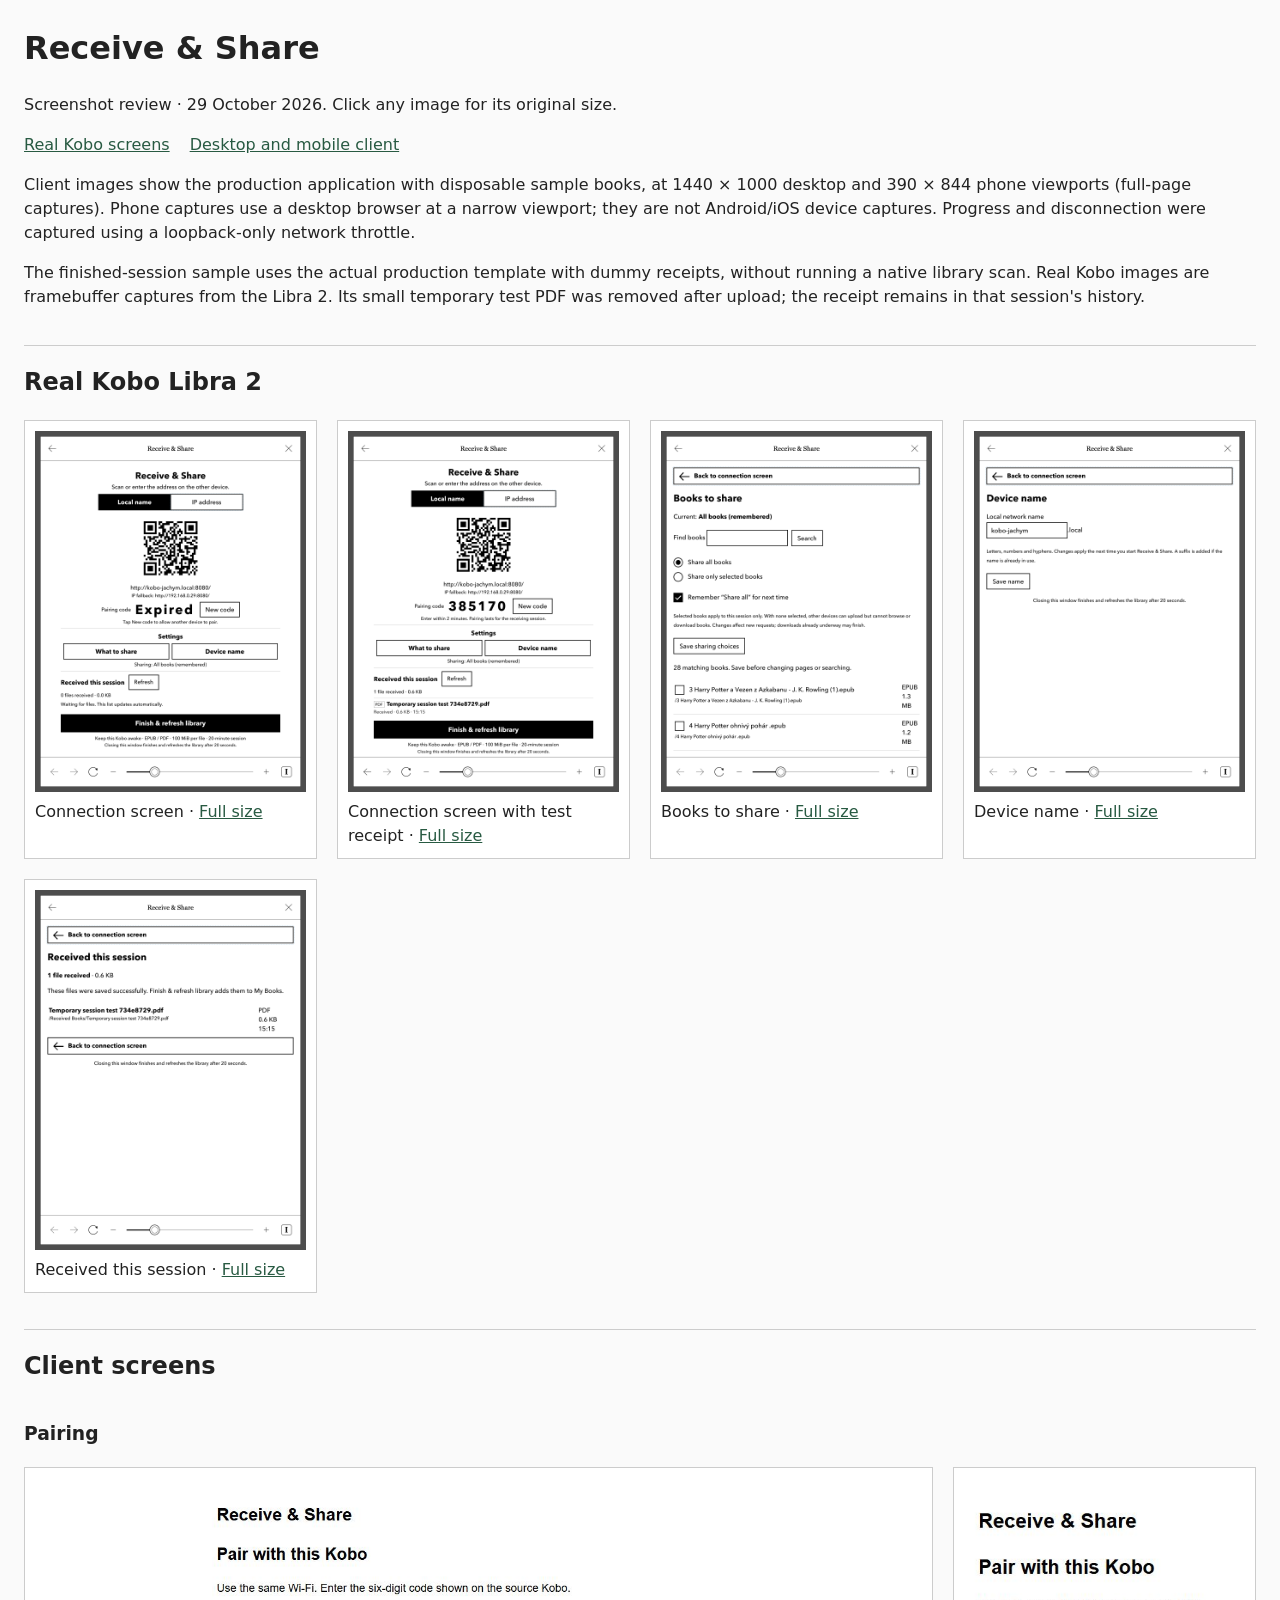
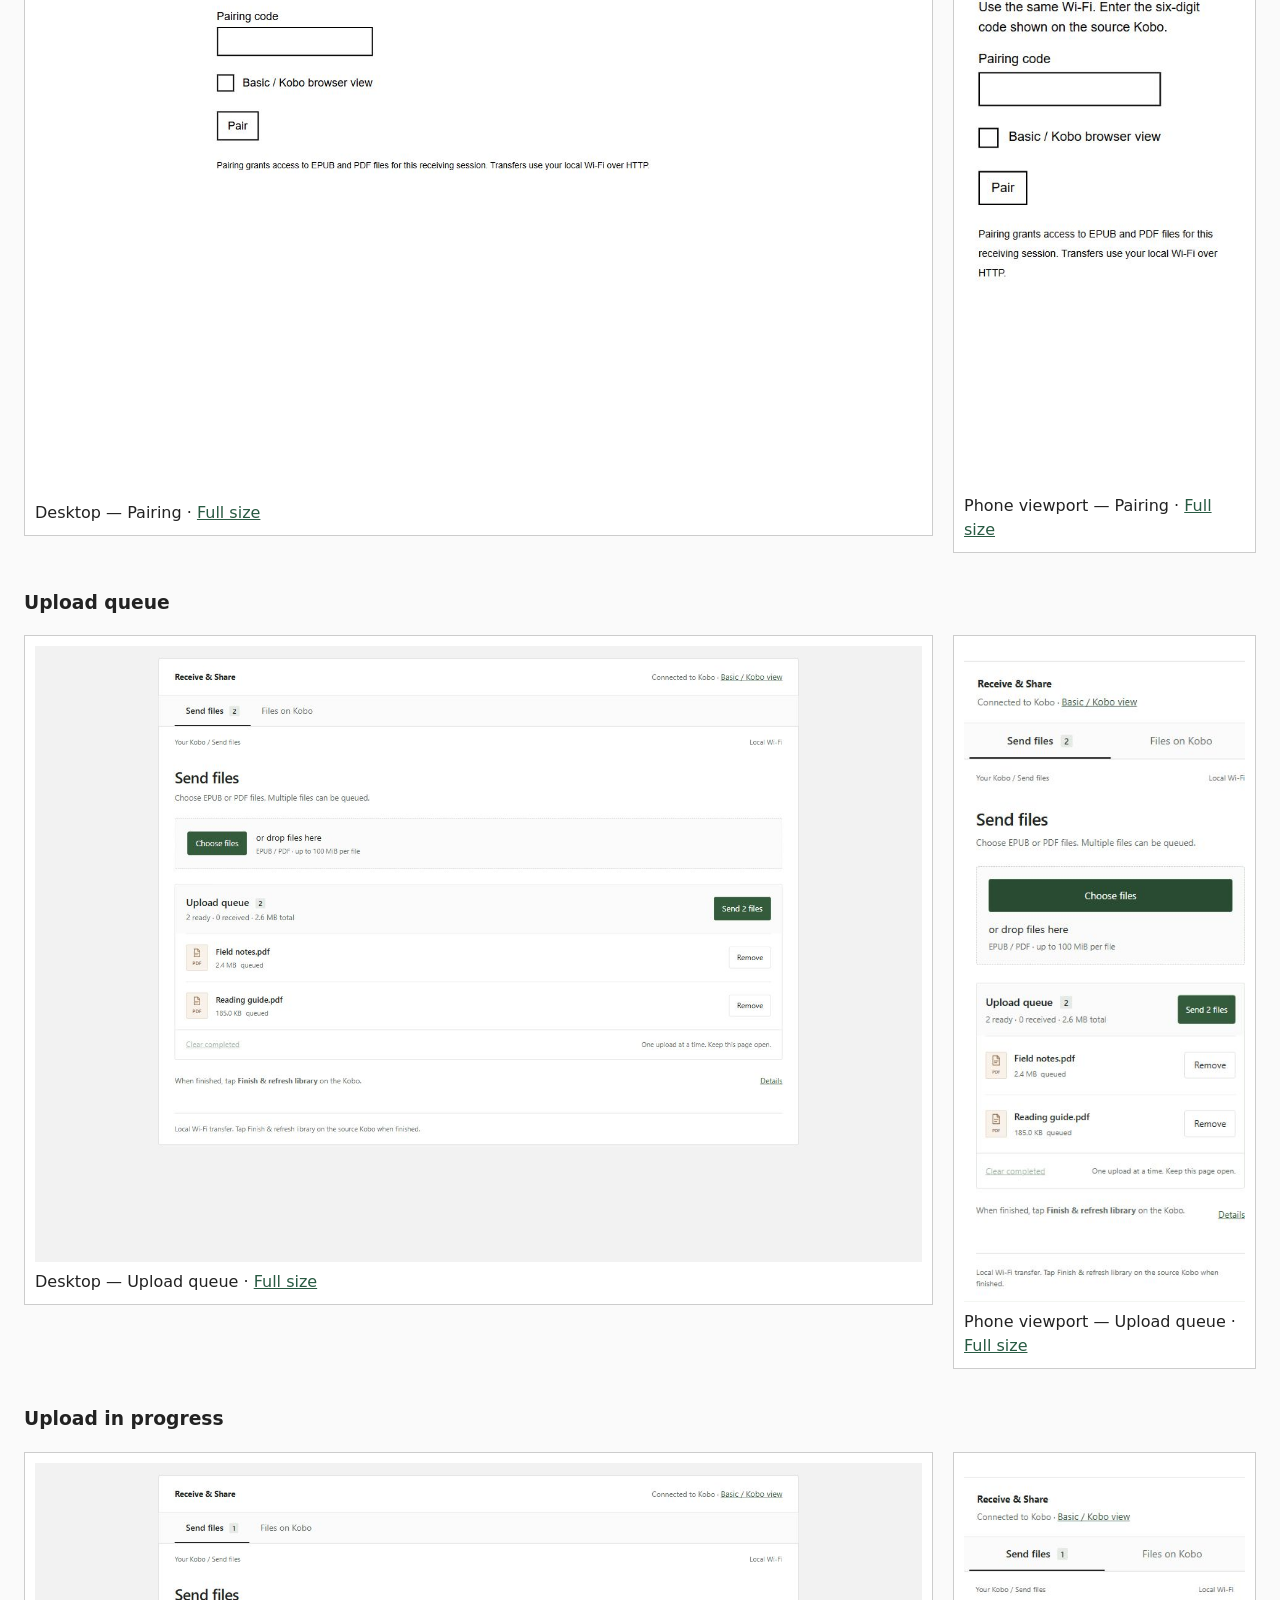
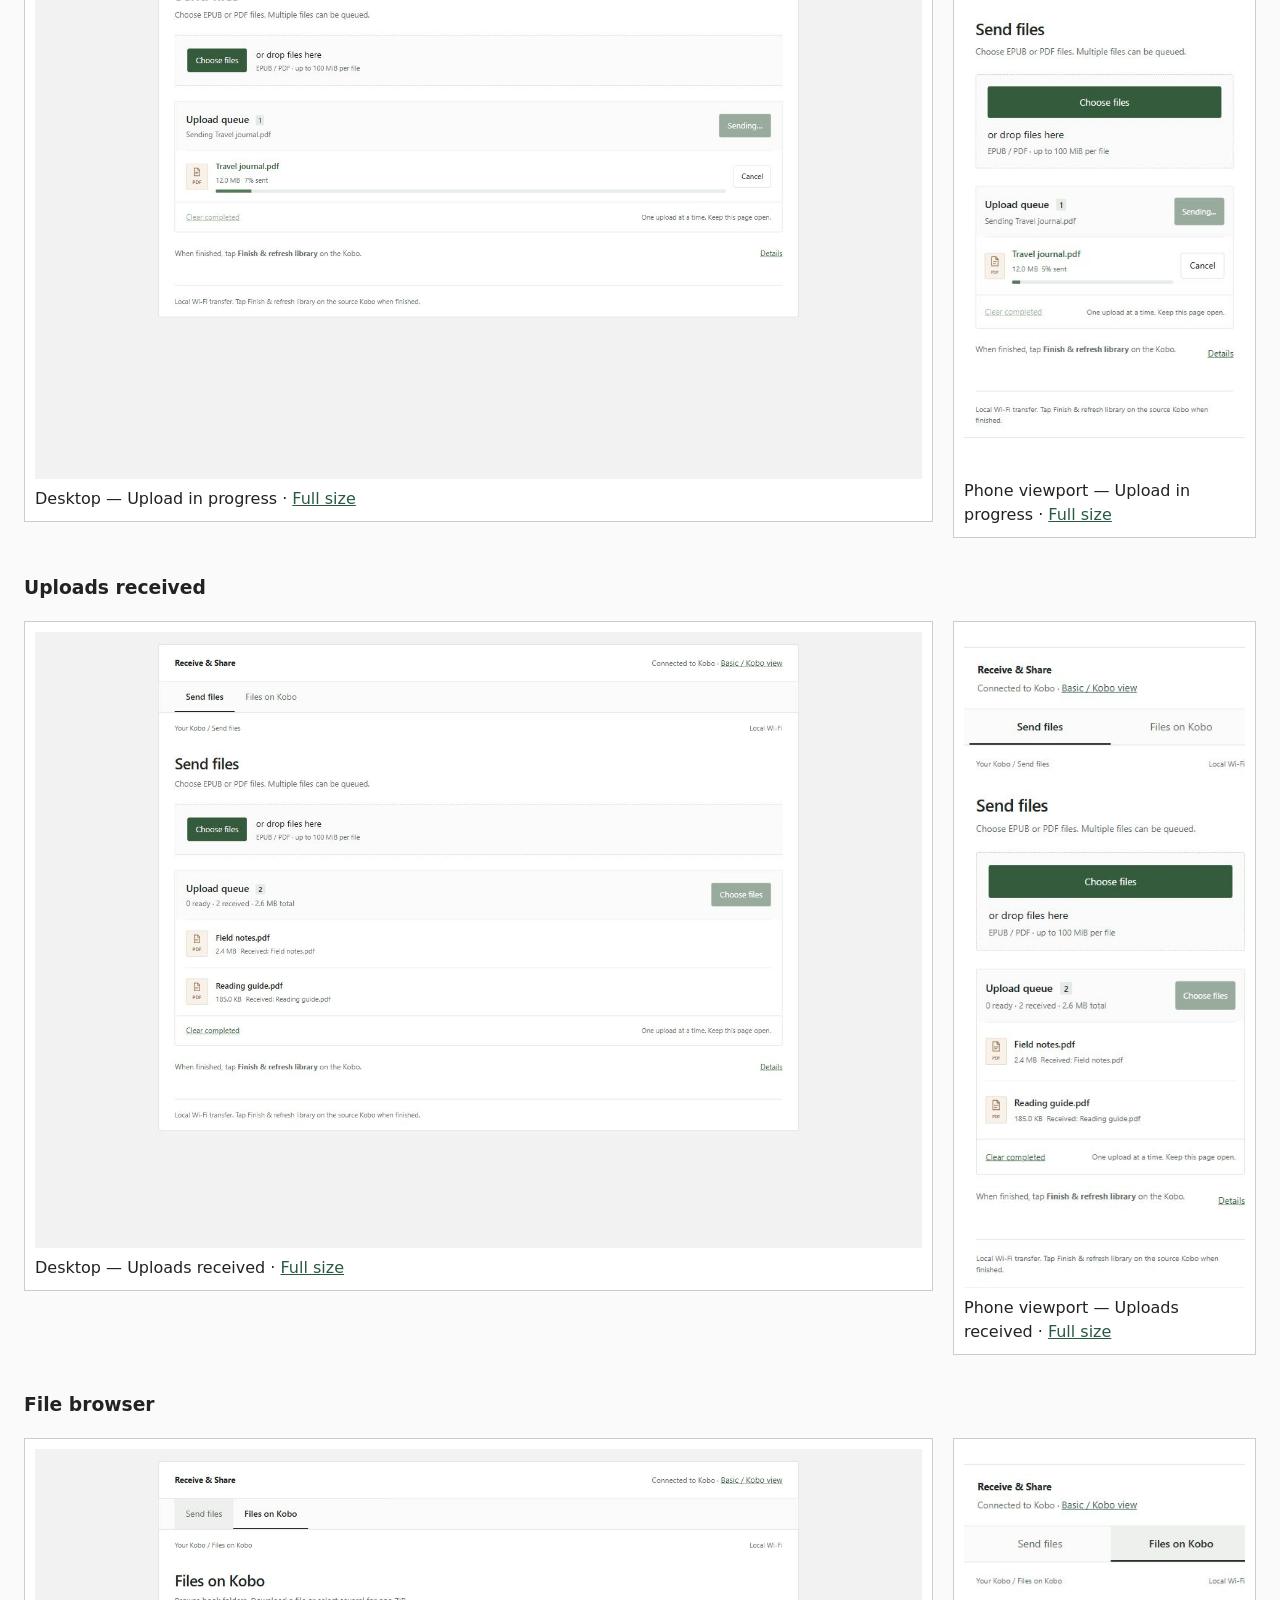
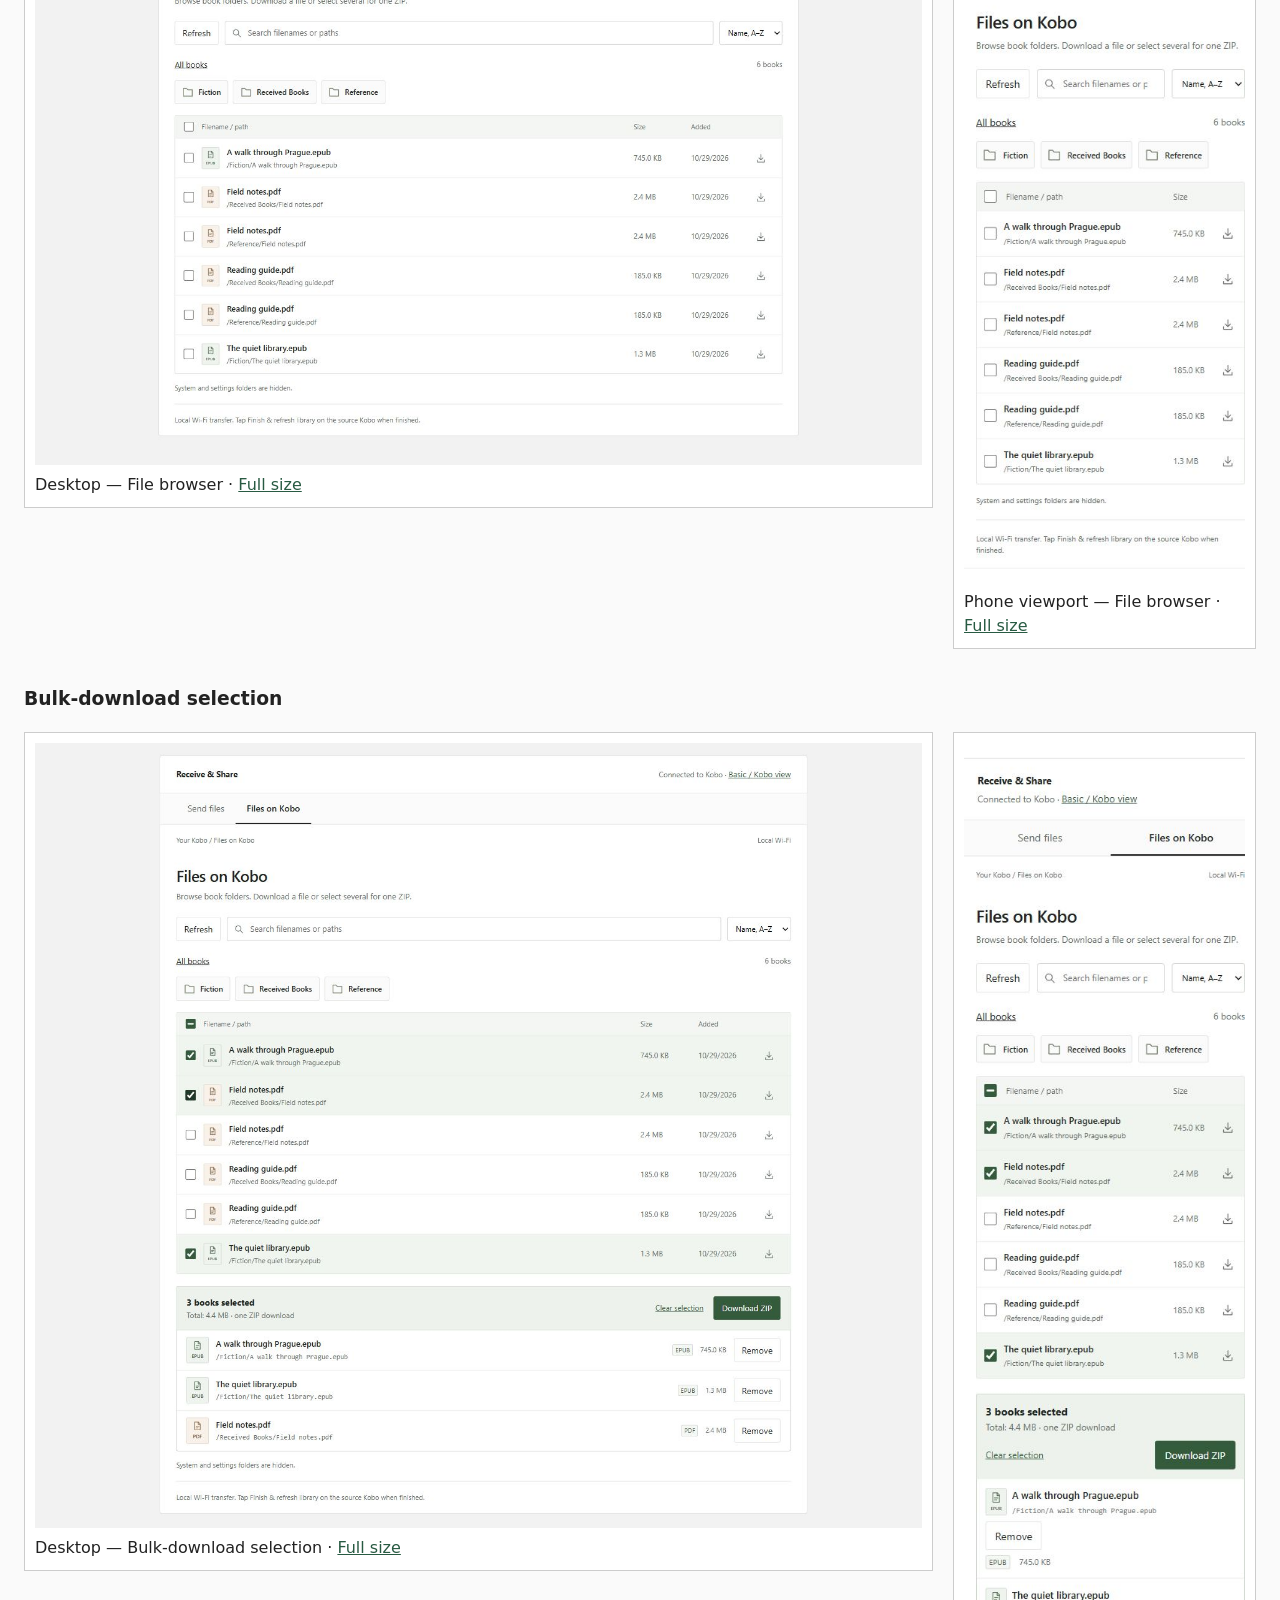
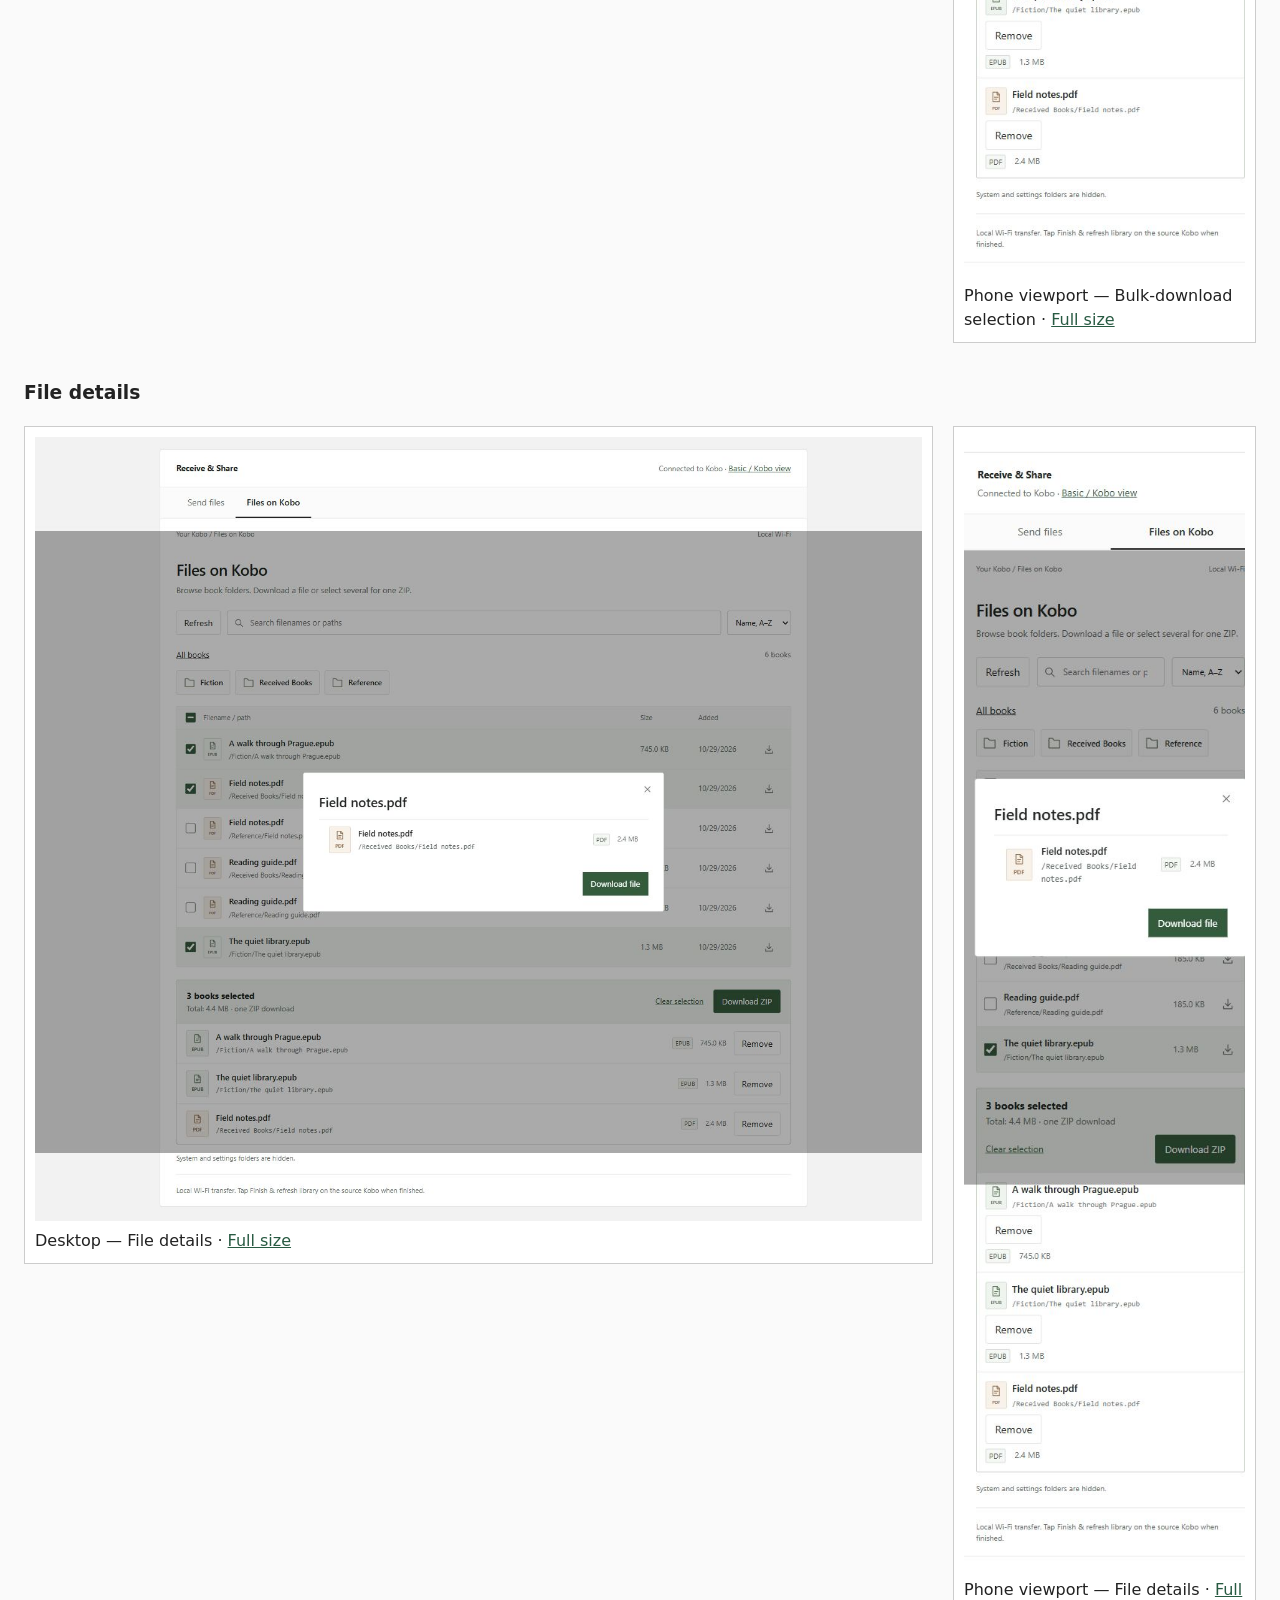
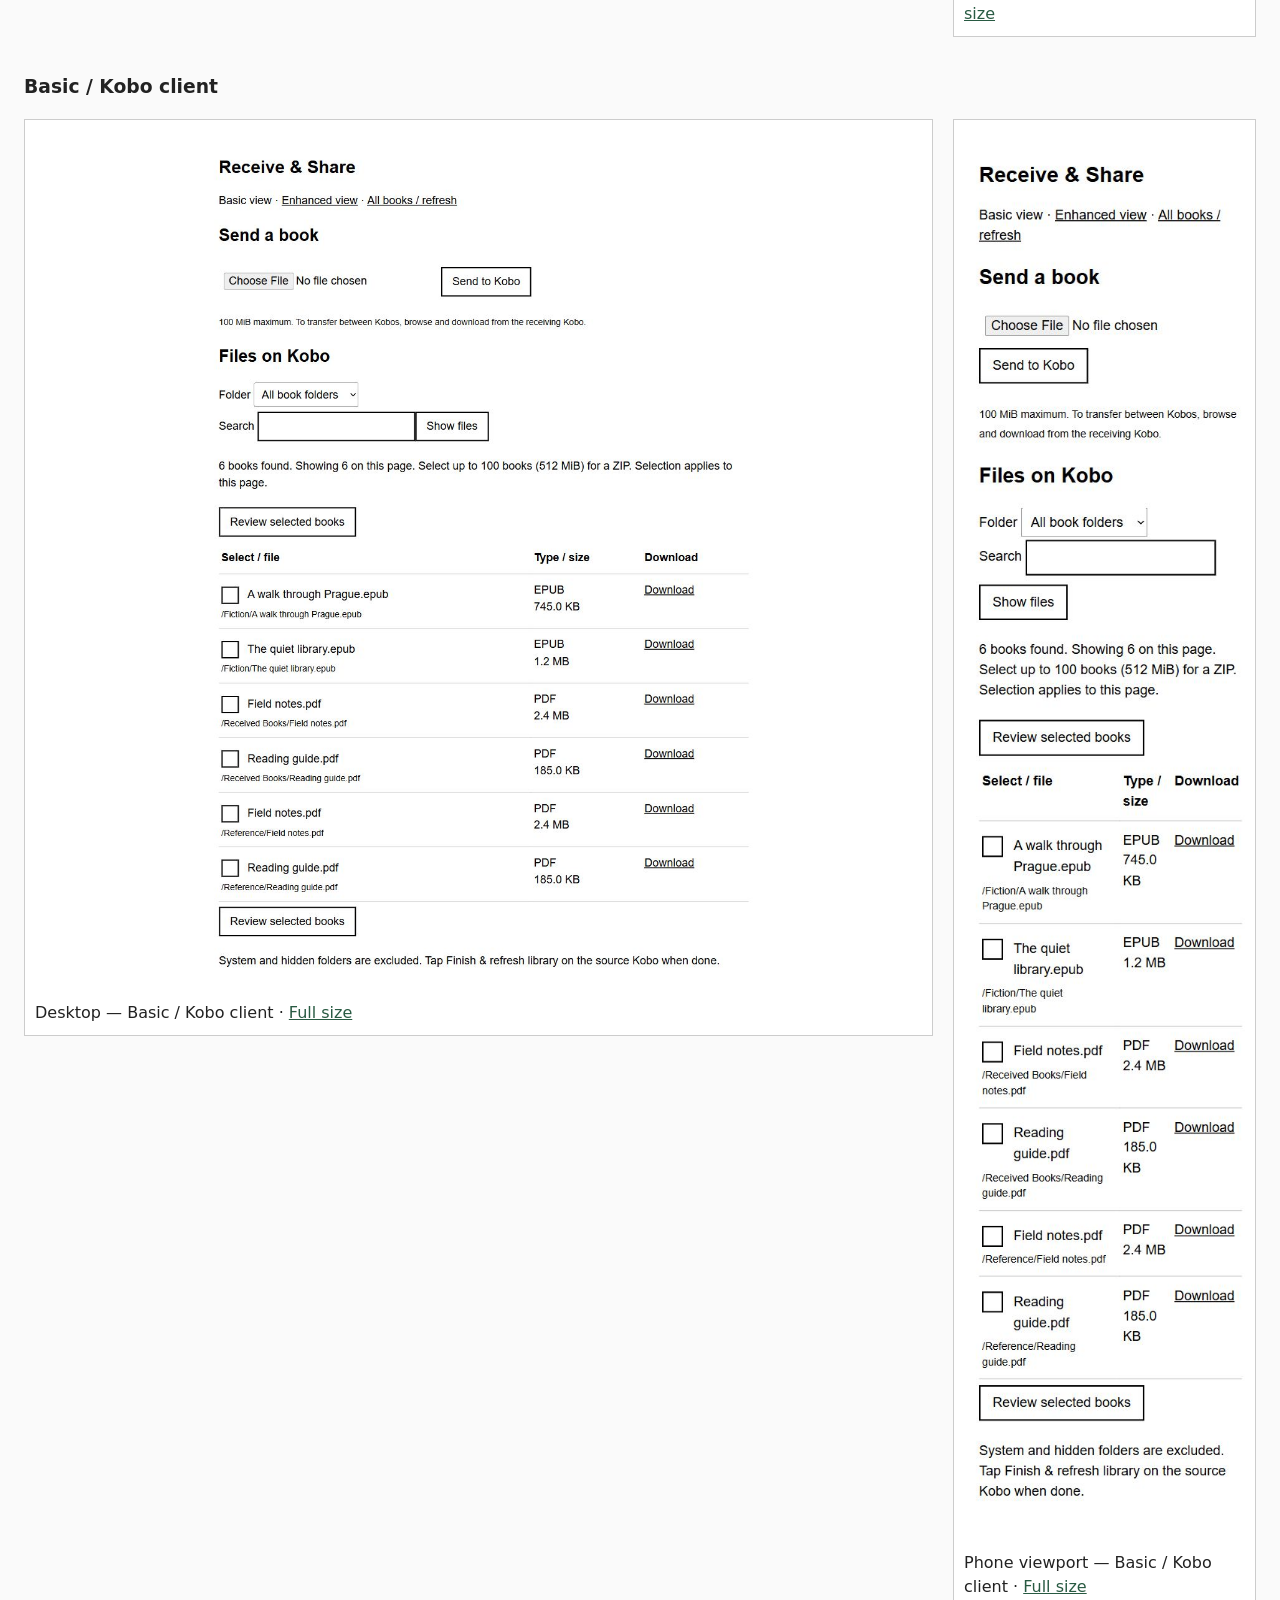
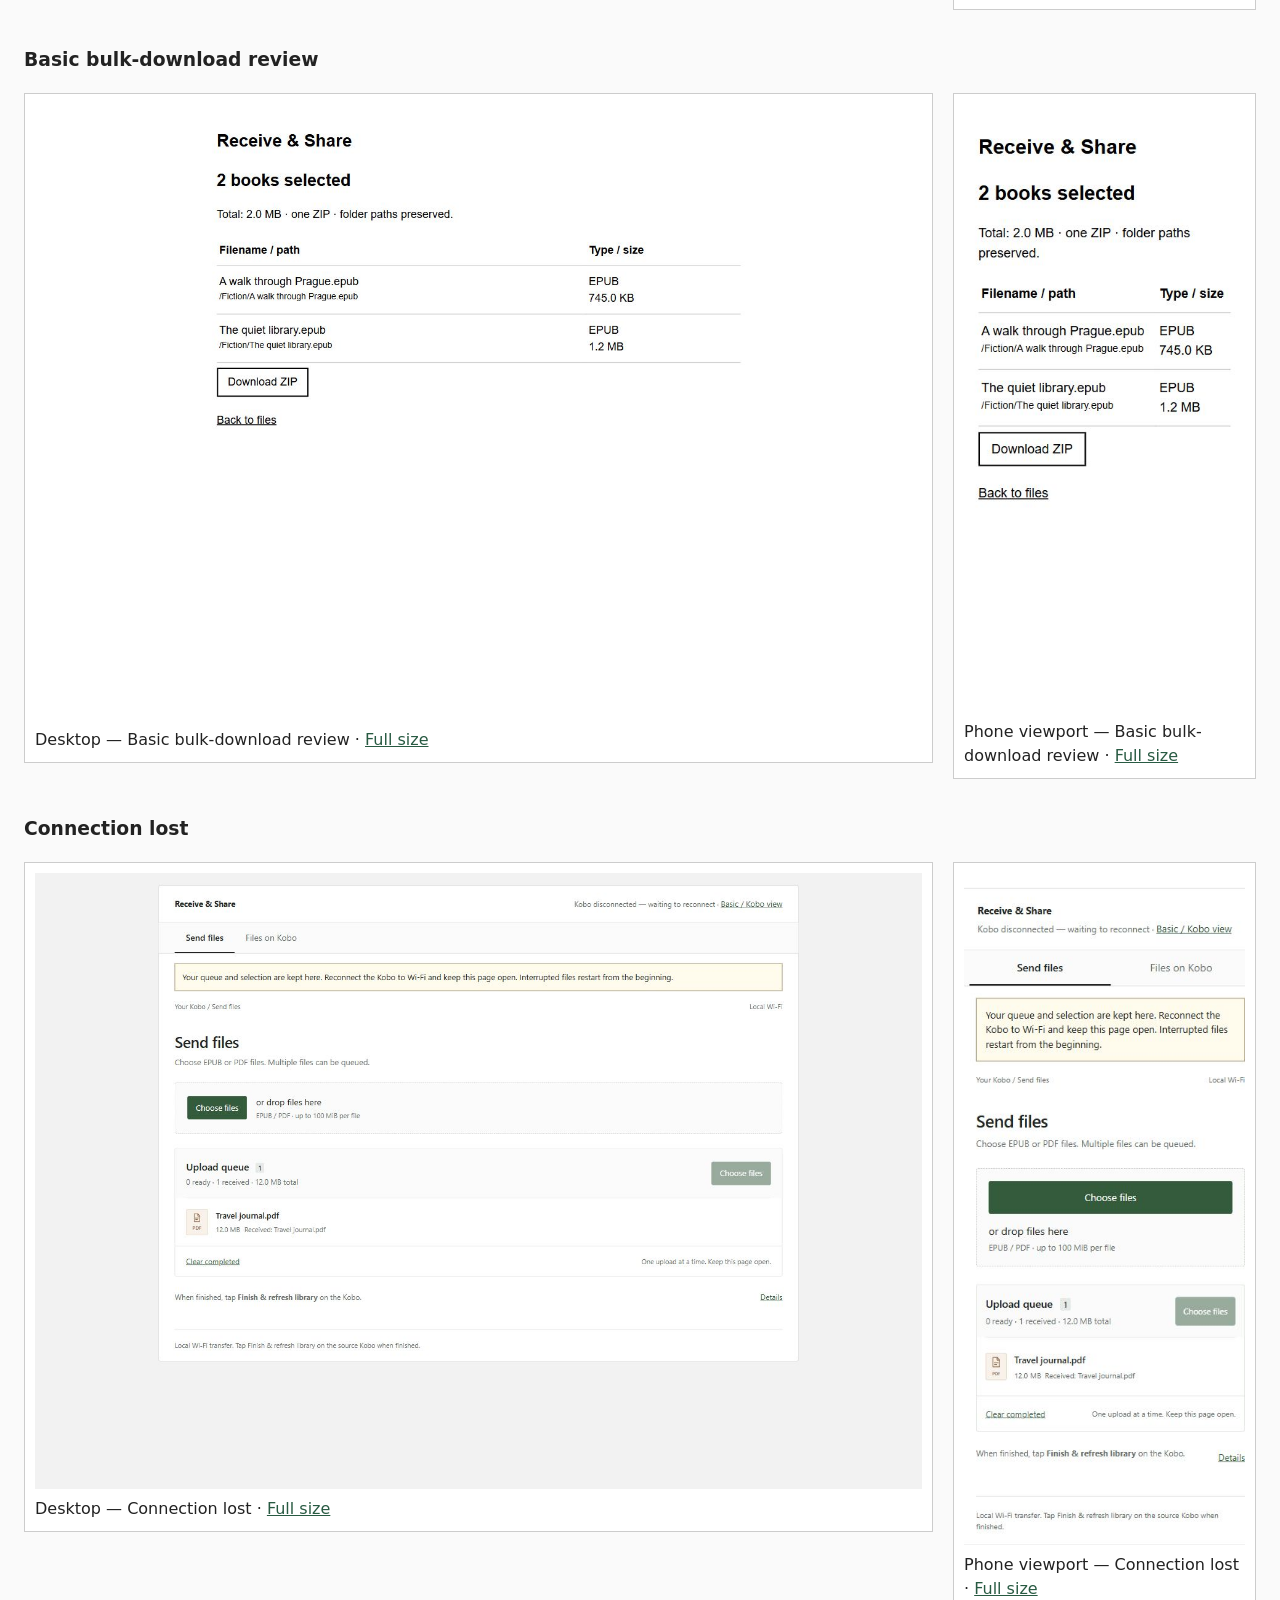
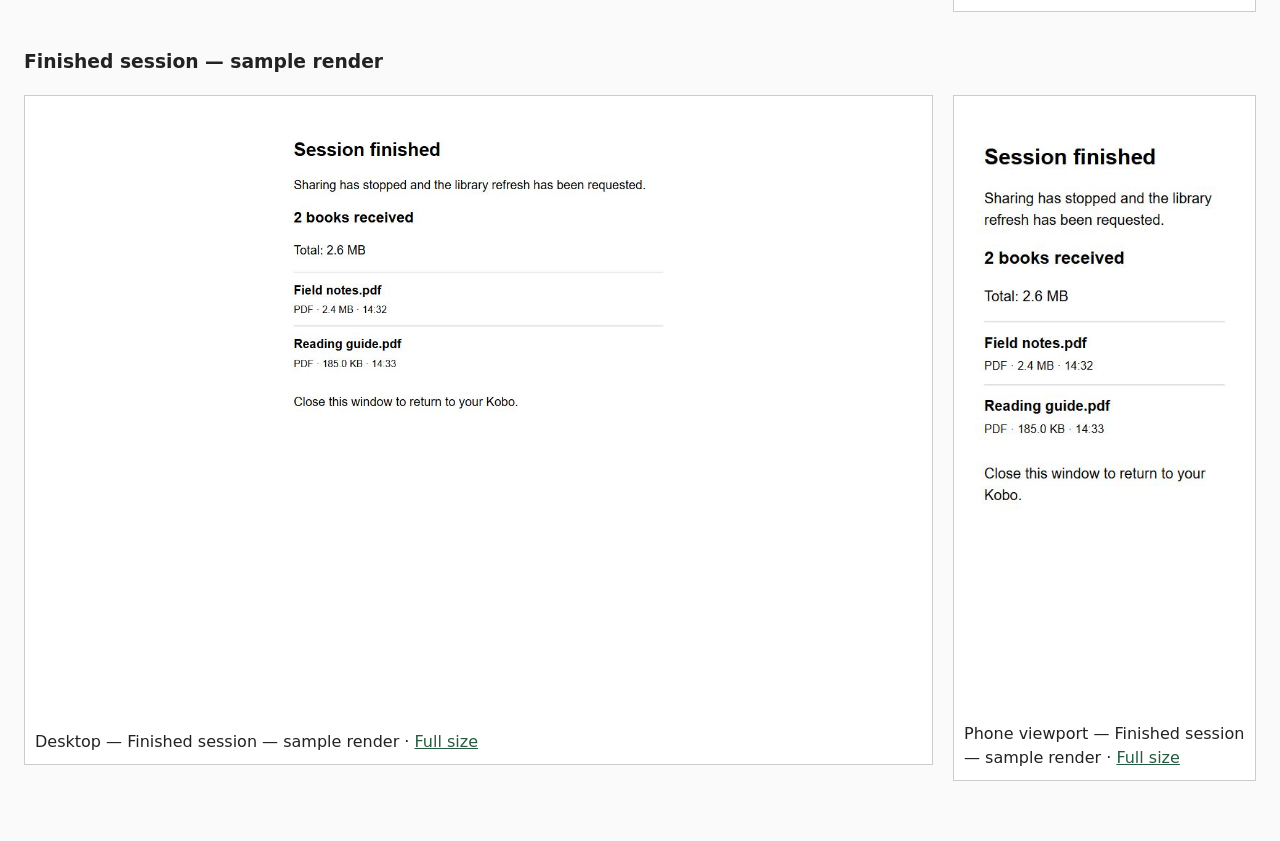
==== docs/screenshots/index.html @ 037daa6f "Initial commit: Receive & Share for Kobo Go receiver, embedded phone web app, NickelMenu package, pr" ====
<!doctype html><html lang="en"><meta charset="utf-8"><meta name="viewport" content="width=device-width,initial-scale=1"><title>Receive &amp; Share — screenshots</title><style>body{font:16px/1.5 system-ui,sans-serif;max-width:1300px;margin:auto;padding:24px;color:#222;background:#fafafa}h1{margin-top:0}nav{display:flex;gap:20px;flex-wrap:wrap}a{color:#285a42}.pair{display:grid;grid-template-columns:minmax(0,3fr) minmax(0,1fr);gap:20px;align-items:start}figure{margin:0;background:white;padding:10px;border:1px solid #ccc}img{display:block;width:100%;height:auto}figcaption{margin-top:8px}section{margin:36px 0}h2{border-top:1px solid #ccc;padding-top:18px}.device{display:grid;grid-template-columns:repeat(auto-fit,minmax(240px,1fr));gap:20px}.device img{max-height:650px;object-fit:contain;object-position:top}small{color:#555}@media(max-width:650px){.pair{grid-template-columns:1fr}.pair figure:nth-child(2){max-width:390px}}</style><h1>Receive &amp; Share</h1><p>Screenshot review · 29 October 2026. Click any image for its original size.</p><nav><a href="#kobo">Real Kobo screens</a><a href="#client">Desktop and mobile client</a></nav><p>Client images show the production application with disposable sample books, at 1440 × 1000 desktop and 390 × 844 phone viewports (full-page captures). Phone captures use a desktop browser at a narrow viewport; they are not Android/iOS device captures. Progress and disconnection were captured using a loopback-only network throttle.</p><p>The finished-session sample uses the actual production template with dummy receipts, without running a native library scan. Real Kobo images are framebuffer captures from the Libra 2. Its small temporary test PDF was removed after upload; the receipt remains in that session's history.</p><section id="kobo"><h2>Real Kobo Libra 2</h2><div class="device"><figure><a href="kobo-connection.png"><img loading="lazy" src="kobo-connection.png" alt="Connection screen"></a><figcaption>Connection screen · <a href="kobo-connection.png">Full size</a></figcaption></figure><figure><a href="kobo-connection-received.png"><img loading="lazy" src="kobo-connection-received.png" alt="Connection screen with test receipt"></a><figcaption>Connection screen with test receipt · <a href="kobo-connection-received.png">Full size</a></figcaption></figure><figure><a href="kobo-sharing.png"><img loading="lazy" src="kobo-sharing.png" alt="Books to share"></a><figcaption>Books to share · <a href="kobo-sharing.png">Full size</a></figcaption></figure><figure><a href="kobo-device-name.png"><img loading="lazy" src="kobo-device-name.png" alt="Device name"></a><figcaption>Device name · <a href="kobo-device-name.png">Full size</a></figcaption></figure><figure><a href="kobo-session-files.png"><img loading="lazy" src="kobo-session-files.png" alt="Received this session"></a><figcaption>Received this session · <a href="kobo-session-files.png">Full size</a></figcaption></figure></div></section><section id="client"><h2>Client screens</h2><section><h3>Pairing</h3><div class="pair"><figure><a href="desktop-pair.jpg"><img loading="lazy" src="desktop-pair.jpg" alt="Desktop — Pairing"></a><figcaption>Desktop — Pairing · <a href="desktop-pair.jpg">Full size</a></figcaption></figure><figure><a href="mobile-pair.jpg"><img loading="lazy" src="mobile-pair.jpg" alt="Phone viewport — Pairing"></a><figcaption>Phone viewport — Pairing · <a href="mobile-pair.jpg">Full size</a></figcaption></figure></div></section><section><h3>Upload queue</h3><div class="pair"><figure><a href="desktop-upload-queue.jpg"><img loading="lazy" src="desktop-upload-queue.jpg" alt="Desktop — Upload queue"></a><figcaption>Desktop — Upload queue · <a href="desktop-upload-queue.jpg">Full size</a></figcaption></figure><figure><a href="mobile-upload-queue.jpg"><img loading="lazy" src="mobile-upload-queue.jpg" alt="Phone viewport — Upload queue"></a><figcaption>Phone viewport — Upload queue · <a href="mobile-upload-queue.jpg">Full size</a></figcaption></figure></div></section><section><h3>Upload in progress</h3><div class="pair"><figure><a href="desktop-upload-progress.jpg"><img loading="lazy" src="desktop-upload-progress.jpg" alt="Desktop — Upload in progress"></a><figcaption>Desktop — Upload in progress · <a href="desktop-upload-progress.jpg">Full size</a></figcaption></figure><figure><a href="mobile-upload-progress.jpg"><img loading="lazy" src="mobile-upload-progress.jpg" alt="Phone viewport — Upload in progress"></a><figcaption>Phone viewport — Upload in progress · <a href="mobile-upload-progress.jpg">Full size</a></figcaption></figure></div></section><section><h3>Uploads received</h3><div class="pair"><figure><a href="desktop-upload-complete.jpg"><img loading="lazy" src="desktop-upload-complete.jpg" alt="Desktop — Uploads received"></a><figcaption>Desktop — Uploads received · <a href="desktop-upload-complete.jpg">Full size</a></figcaption></figure><figure><a href="mobile-upload-complete.jpg"><img loading="lazy" src="mobile-upload-complete.jpg" alt="Phone viewport — Uploads received"></a><figcaption>Phone viewport — Uploads received · <a href="mobile-upload-complete.jpg">Full size</a></figcaption></figure></div></section><section><h3>File browser</h3><div class="pair"><figure><a href="desktop-files.jpg"><img loading="lazy" src="desktop-files.jpg" alt="Desktop — File browser"></a><figcaption>Desktop — File browser · <a href="desktop-files.jpg">Full size</a></figcaption></figure><figure><a href="mobile-files.jpg"><img loading="lazy" src="mobile-files.jpg" alt="Phone viewport — File browser"></a><figcaption>Phone viewport — File browser · <a href="mobile-files.jpg">Full size</a></figcaption></figure></div></section><section><h3>Bulk-download selection</h3><div class="pair"><figure><a href="desktop-selected.jpg"><img loading="lazy" src="desktop-selected.jpg" alt="Desktop — Bulk-download selection"></a><figcaption>Desktop — Bulk-download selection · <a href="desktop-selected.jpg">Full size</a></figcaption></figure><figure><a href="mobile-selected.jpg"><img loading="lazy" src="mobile-selected.jpg" alt="Phone viewport — Bulk-download selection"></a><figcaption>Phone viewport — Bulk-download selection · <a href="mobile-selected.jpg">Full size</a></figcaption></figure></div></section><section><h3>File details</h3><div class="pair"><figure><a href="desktop-file-details.jpg"><img loading="lazy" src="desktop-file-details.jpg" alt="Desktop — File details"></a><figcaption>Desktop — File details · <a href="desktop-file-details.jpg">Full size</a></figcaption></figure><figure><a href="mobile-file-details.jpg"><img loading="lazy" src="mobile-file-details.jpg" alt="Phone viewport — File details"></a><figcaption>Phone viewport — File details · <a href="mobile-file-details.jpg">Full size</a></figcaption></figure></div></section><section><h3>Basic / Kobo client</h3><div class="pair"><figure><a href="desktop-basic.jpg"><img loading="lazy" src="desktop-basic.jpg" alt="Desktop — Basic / Kobo client"></a><figcaption>Desktop — Basic / Kobo client · <a href="desktop-basic.jpg">Full size</a></figcaption></figure><figure><a href="mobile-basic.jpg"><img loading="lazy" src="mobile-basic.jpg" alt="Phone viewport — Basic / Kobo client"></a><figcaption>Phone viewport — Basic / Kobo client · <a href="mobile-basic.jpg">Full size</a></figcaption></figure></div></section><section><h3>Basic bulk-download review</h3><div class="pair"><figure><a href="desktop-basic-review.jpg"><img loading="lazy" src="desktop-basic-review.jpg" alt="Desktop — Basic bulk-download review"></a><figcaption>Desktop — Basic bulk-download review · <a href="desktop-basic-review.jpg">Full size</a></figcaption></figure><figure><a href="mobile-basic-review.jpg"><img loading="lazy" src="mobile-basic-review.jpg" alt="Phone viewport — Basic bulk-download review"></a><figcaption>Phone viewport — Basic bulk-download review · <a href="mobile-basic-review.jpg">Full size</a></figcaption></figure></div></section><section><h3>Connection lost</h3><div class="pair"><figure><a href="desktop-connection-lost.jpg"><img loading="lazy" src="desktop-connection-lost.jpg" alt="Desktop — Connection lost"></a><figcaption>Desktop — Connection lost · <a href="desktop-connection-lost.jpg">Full size</a></figcaption></figure><figure><a href="mobile-connection-lost.jpg"><img loading="lazy" src="mobile-connection-lost.jpg" alt="Phone viewport — Connection lost"></a><figcaption>Phone viewport — Connection lost · <a href="mobile-connection-lost.jpg">Full size</a></figcaption></figure></div></section><section><h3>Finished session — sample render</h3><div class="pair"><figure><a href="desktop-finished-sample.jpg"><img loading="lazy" src="desktop-finished-sample.jpg" alt="Desktop — Finished session — sample render"></a><figcaption>Desktop — Finished session — sample render · <a href="desktop-finished-sample.jpg">Full size</a></figcaption></figure><figure><a href="mobile-finished-sample.jpg"><img loading="lazy" src="mobile-finished-sample.jpg" alt="Phone viewport — Finished session — sample render"></a><figcaption>Phone viewport — Finished session — sample render · <a href="mobile-finished-sample.jpg">Full size</a></figcaption></figure></div></section></section></html>
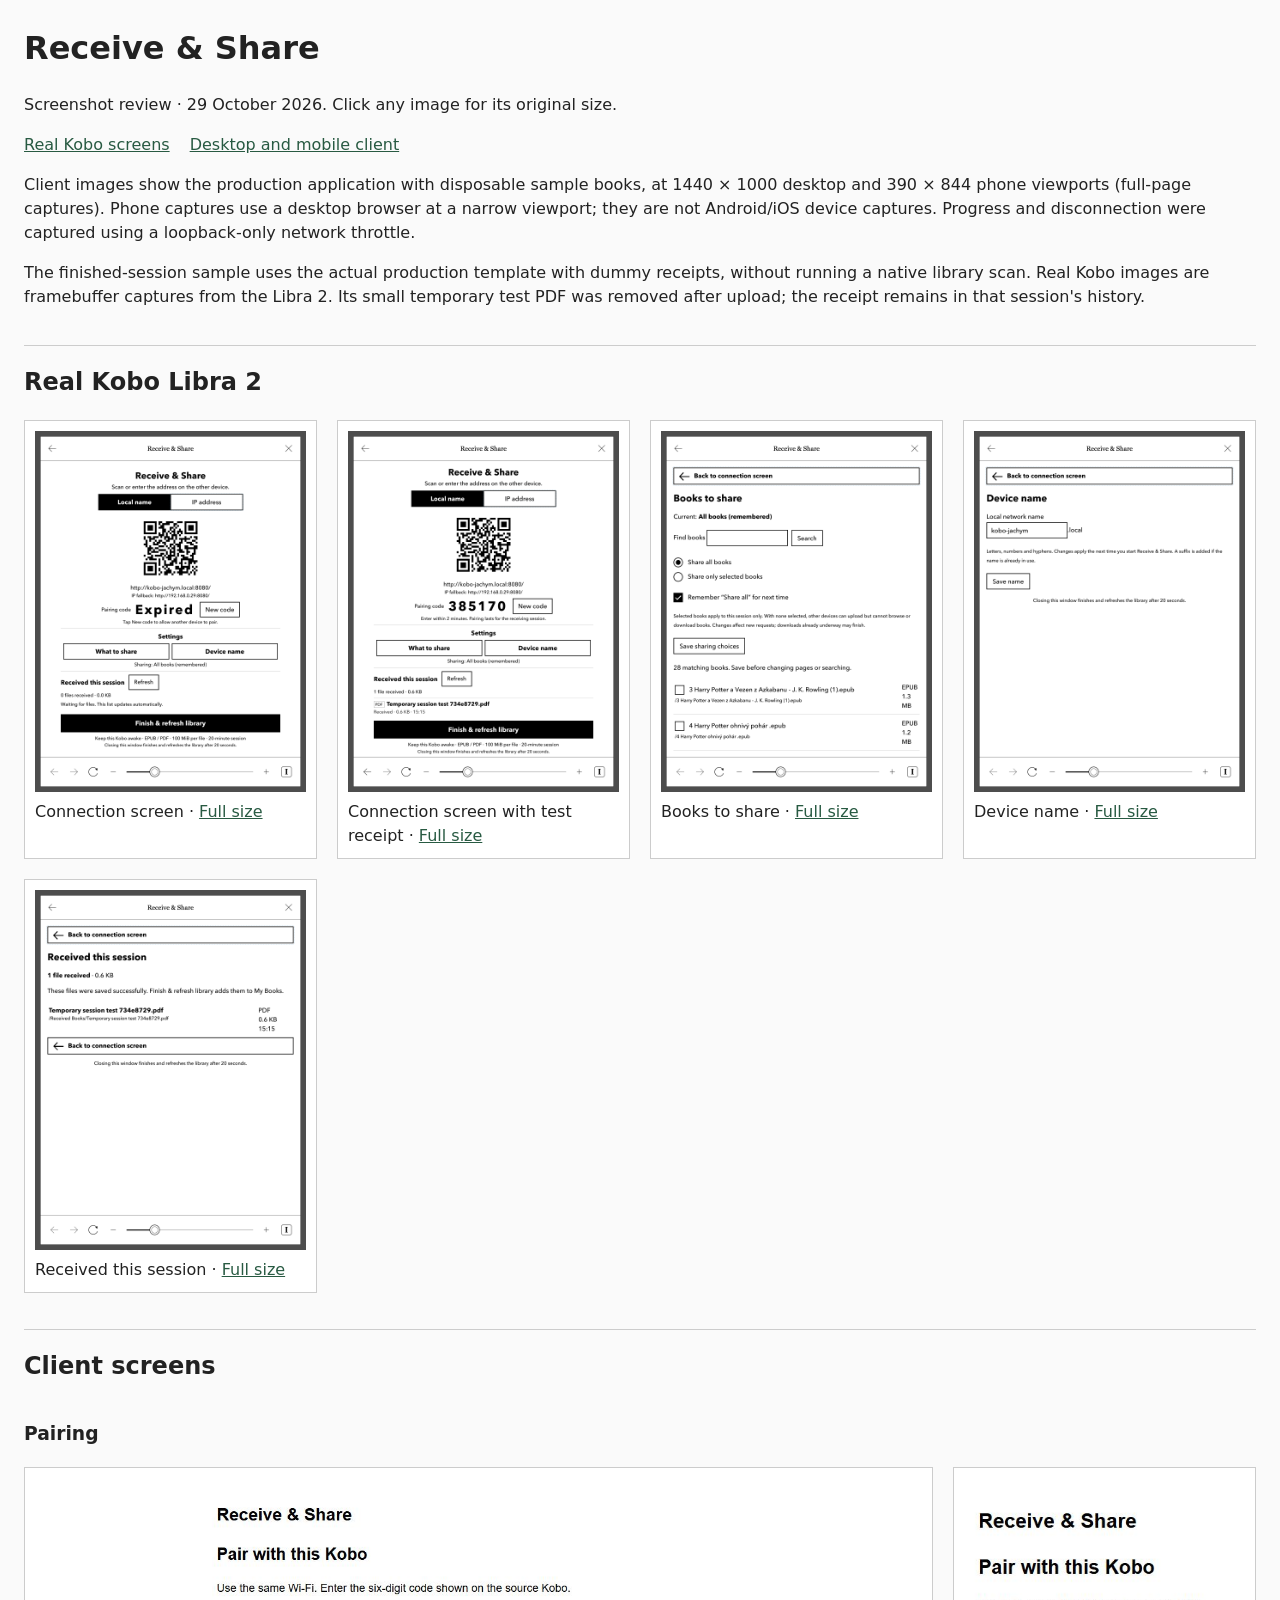
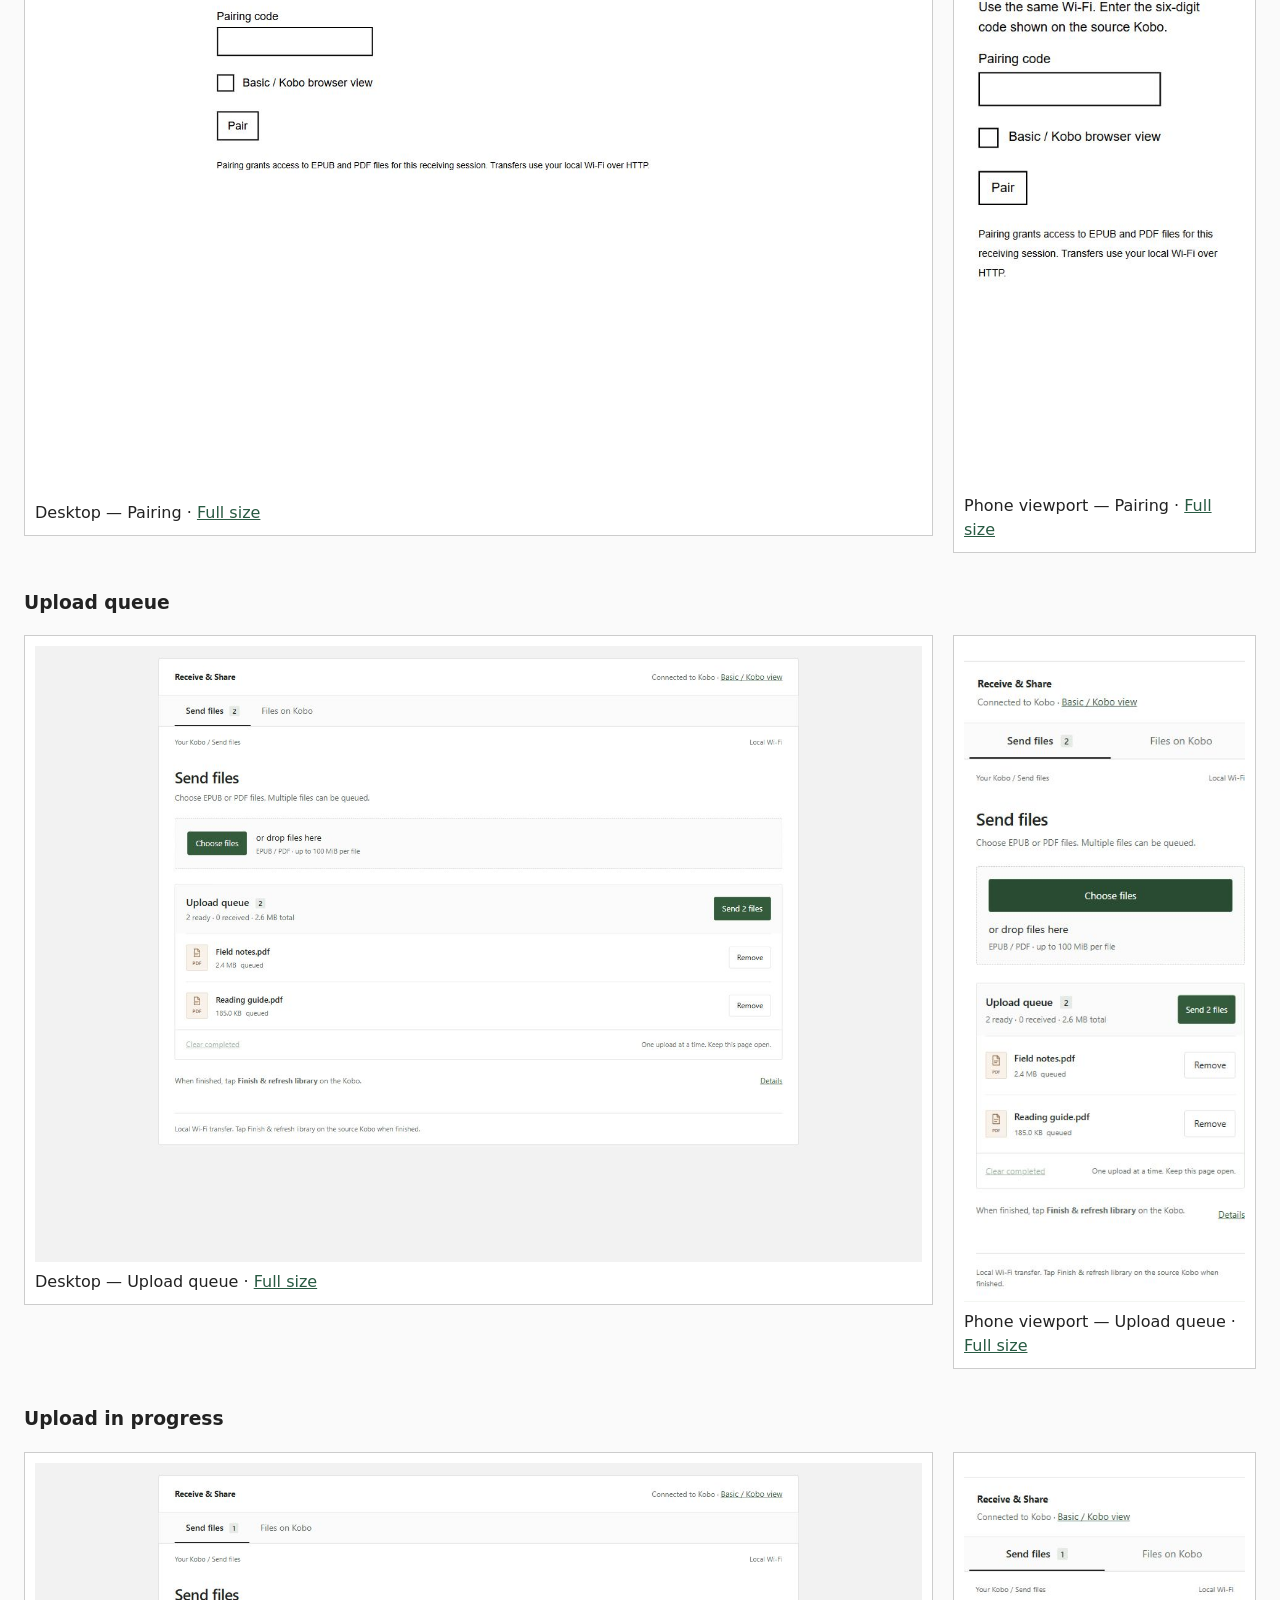
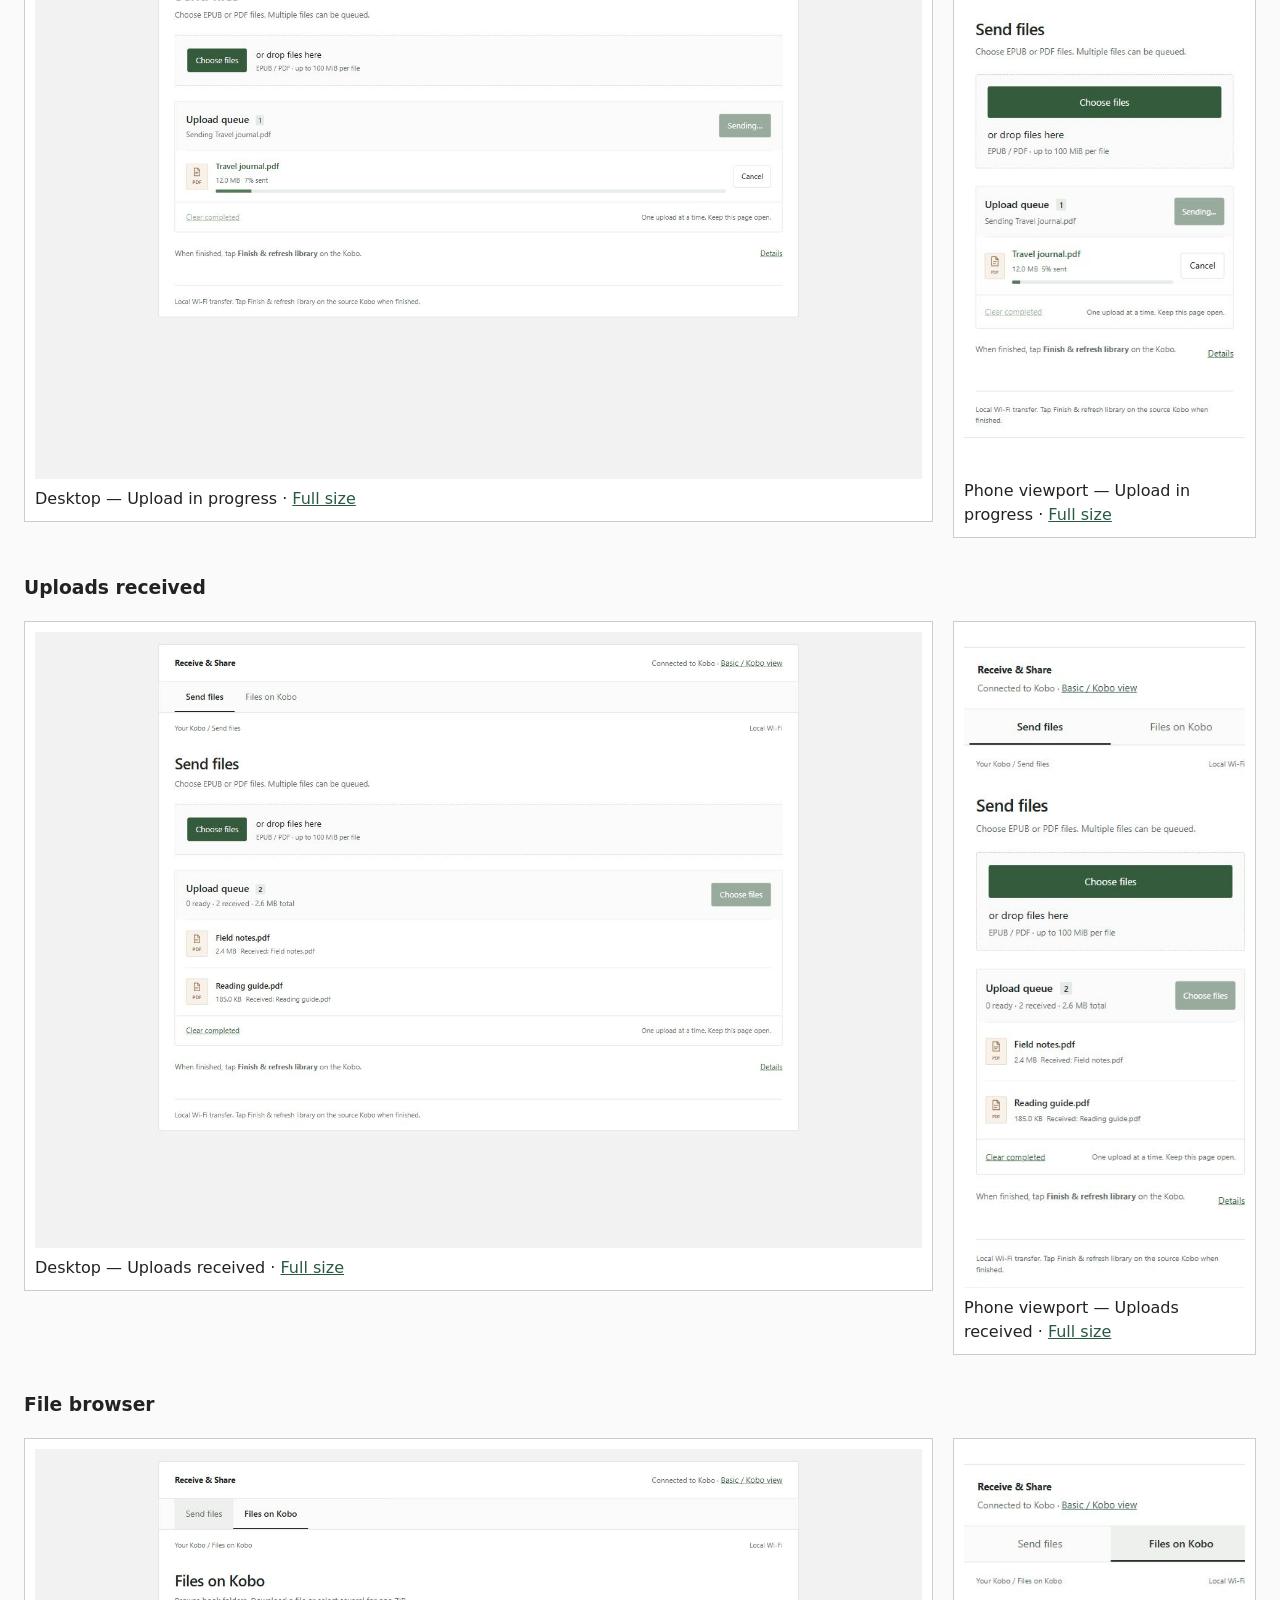
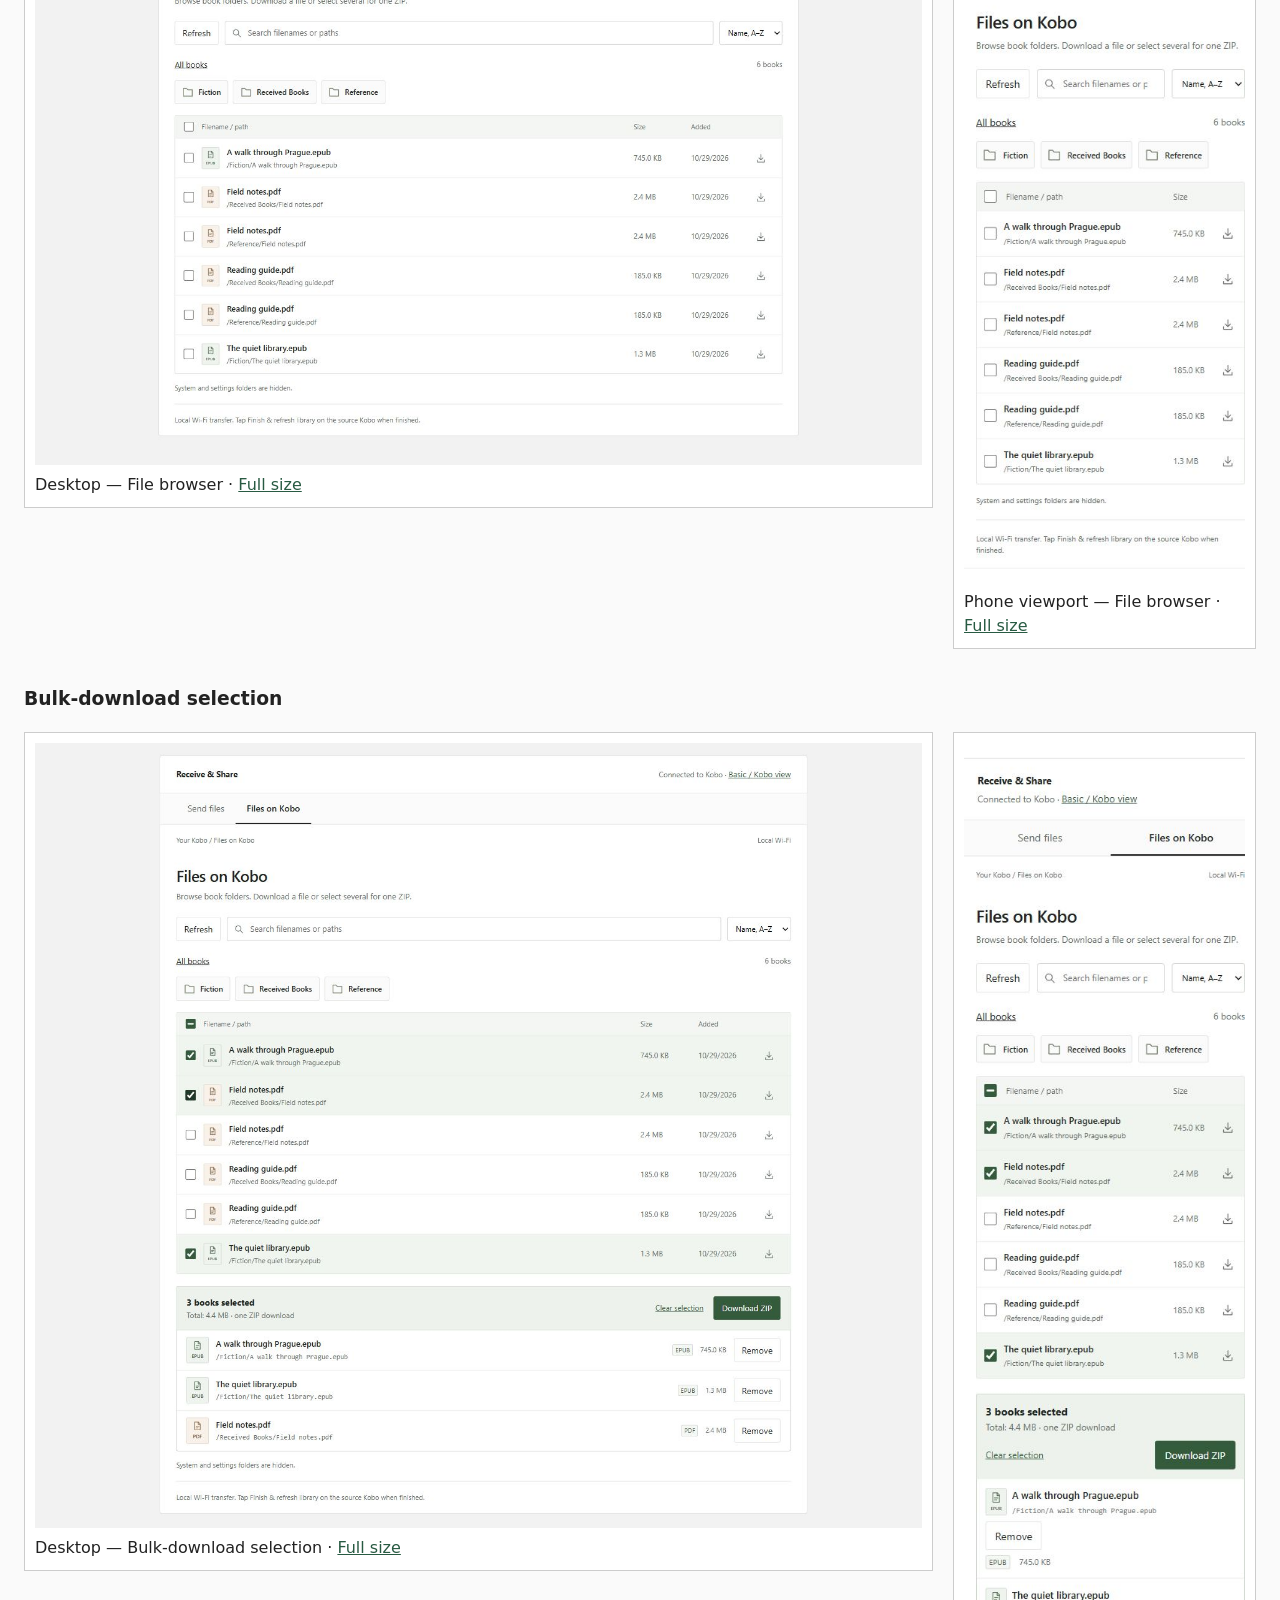
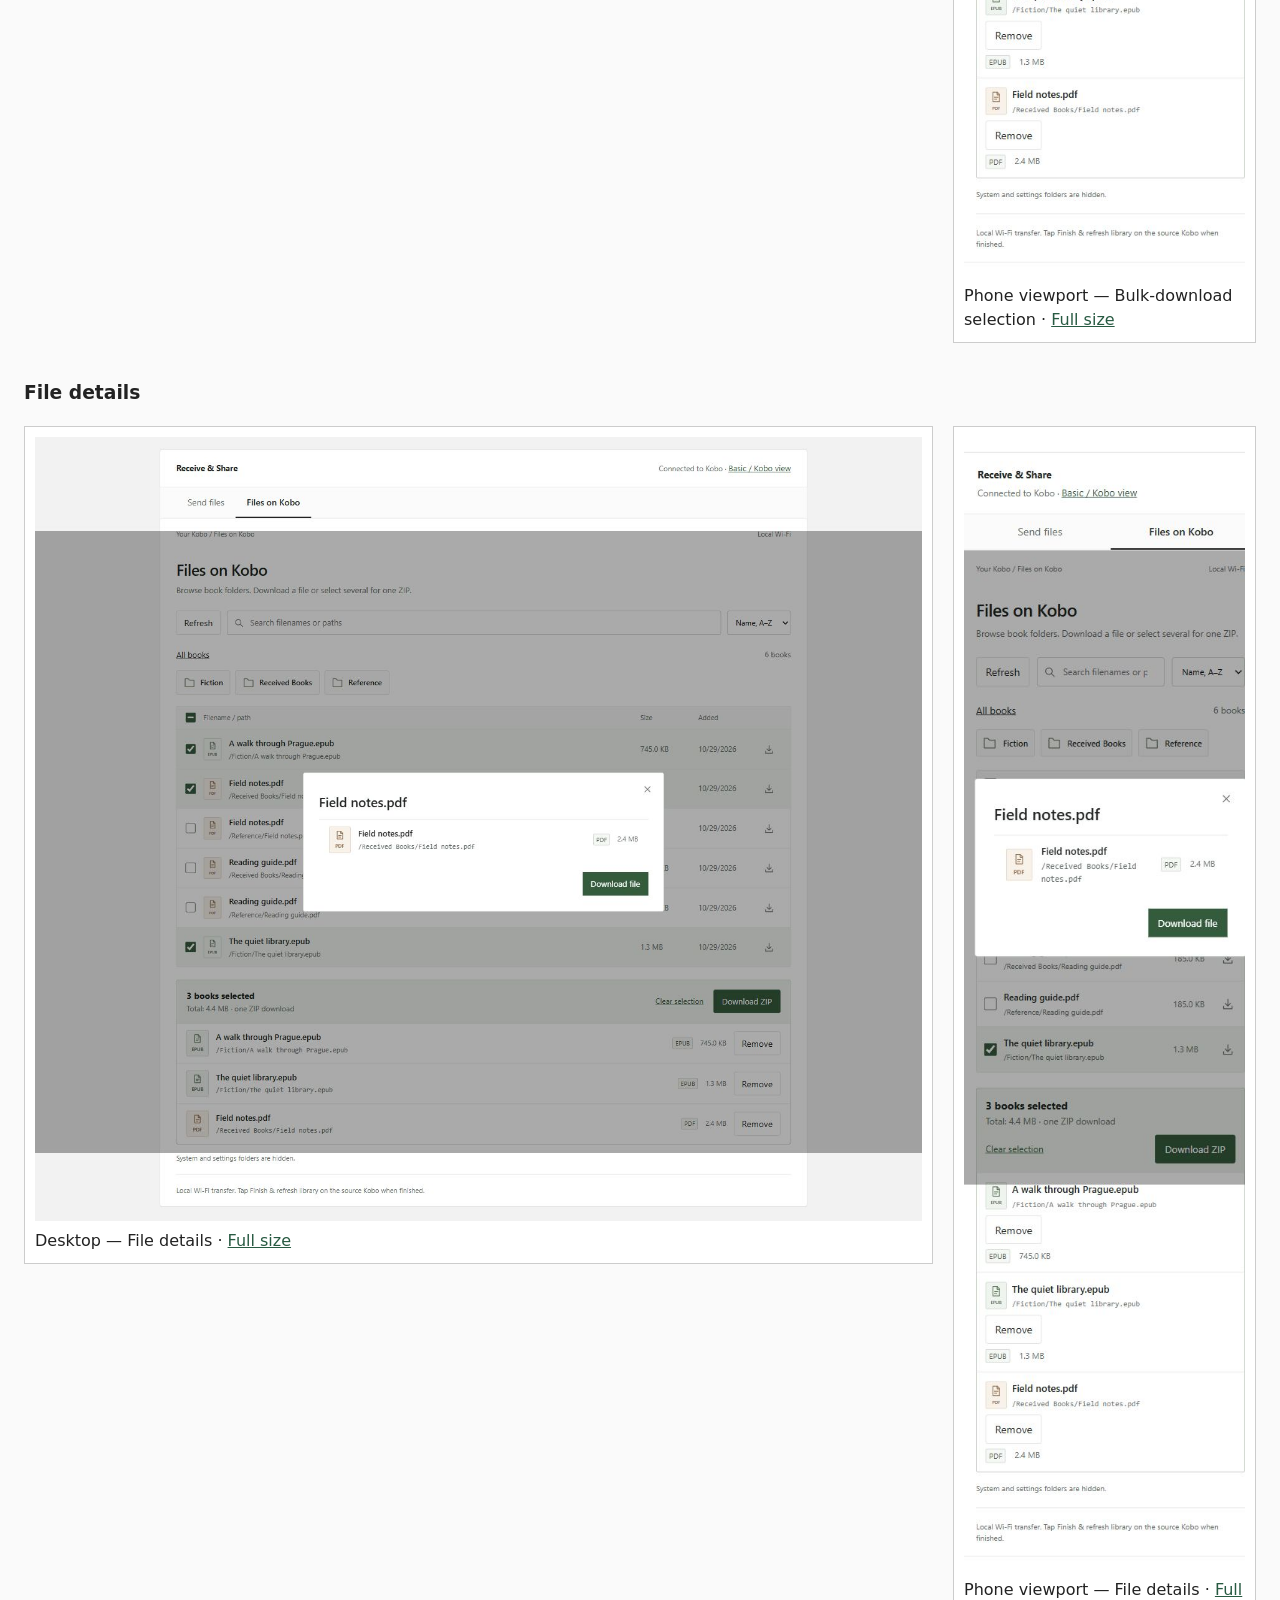
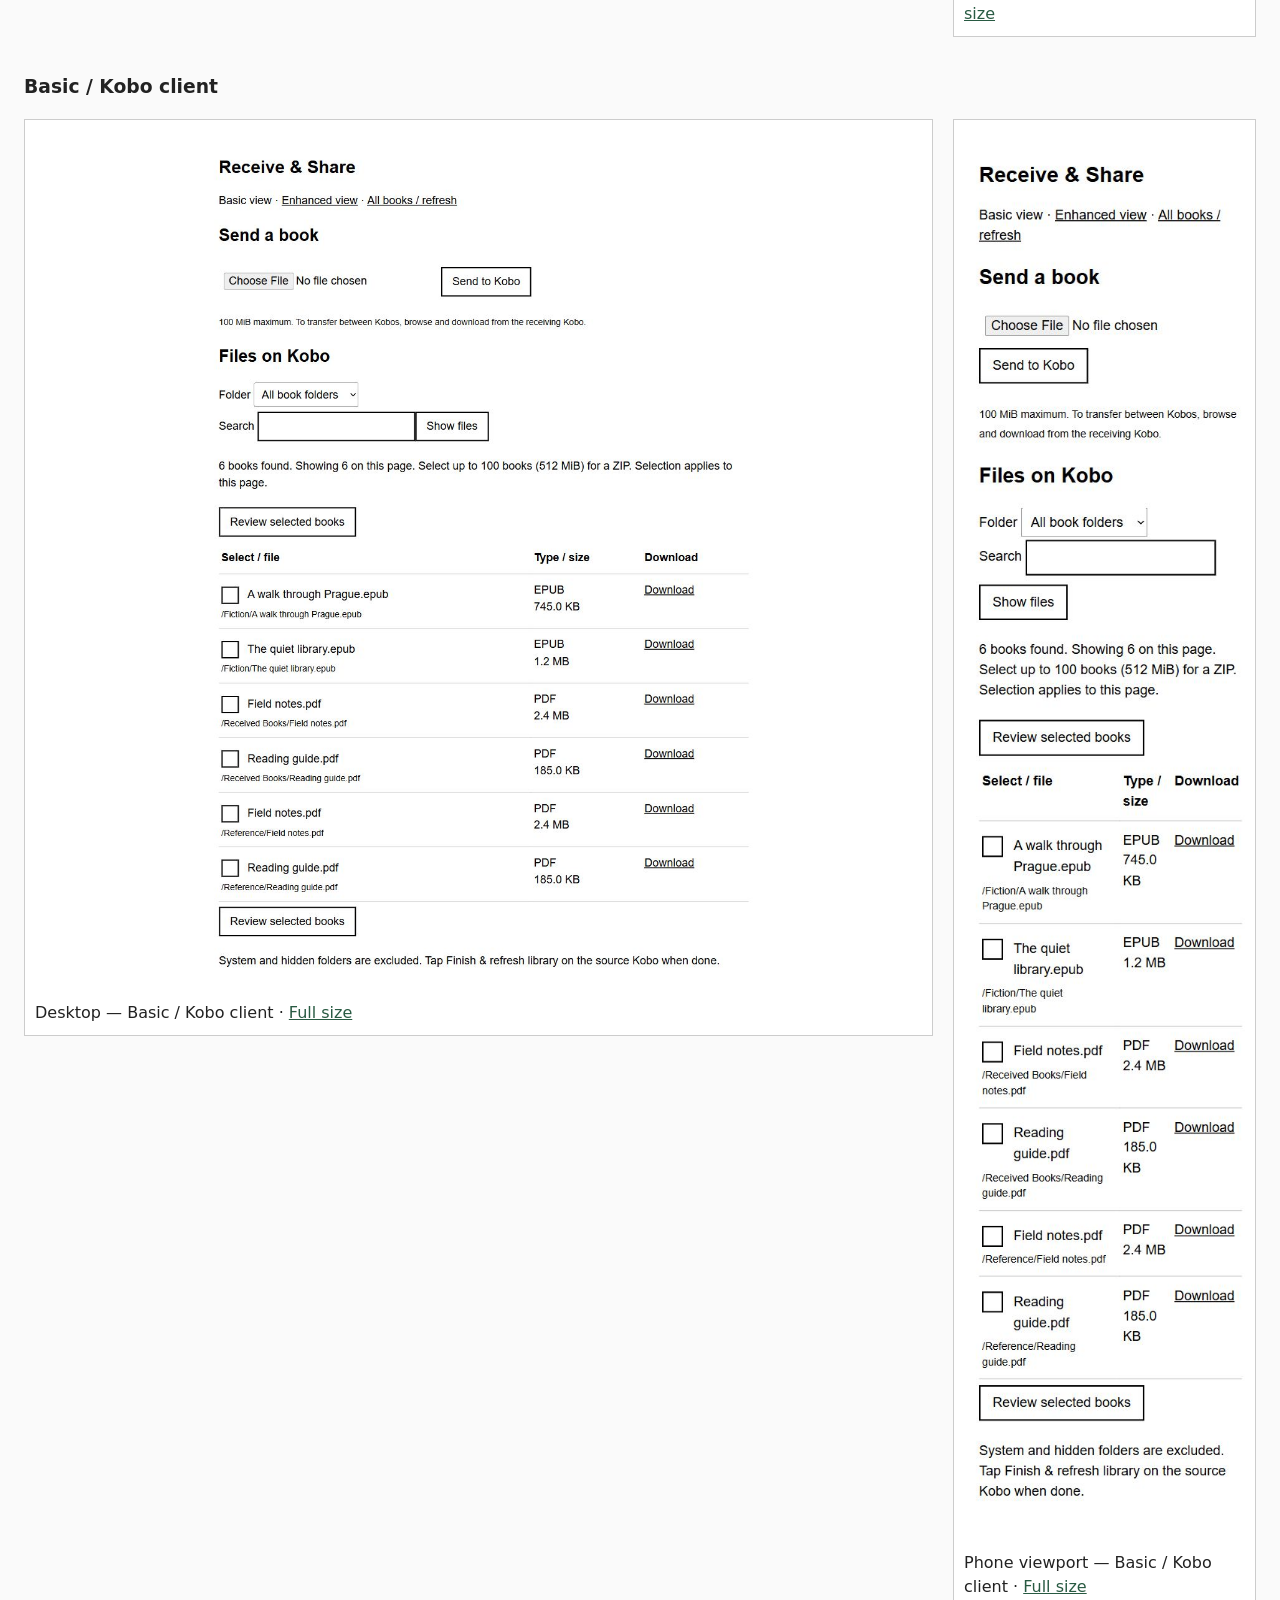
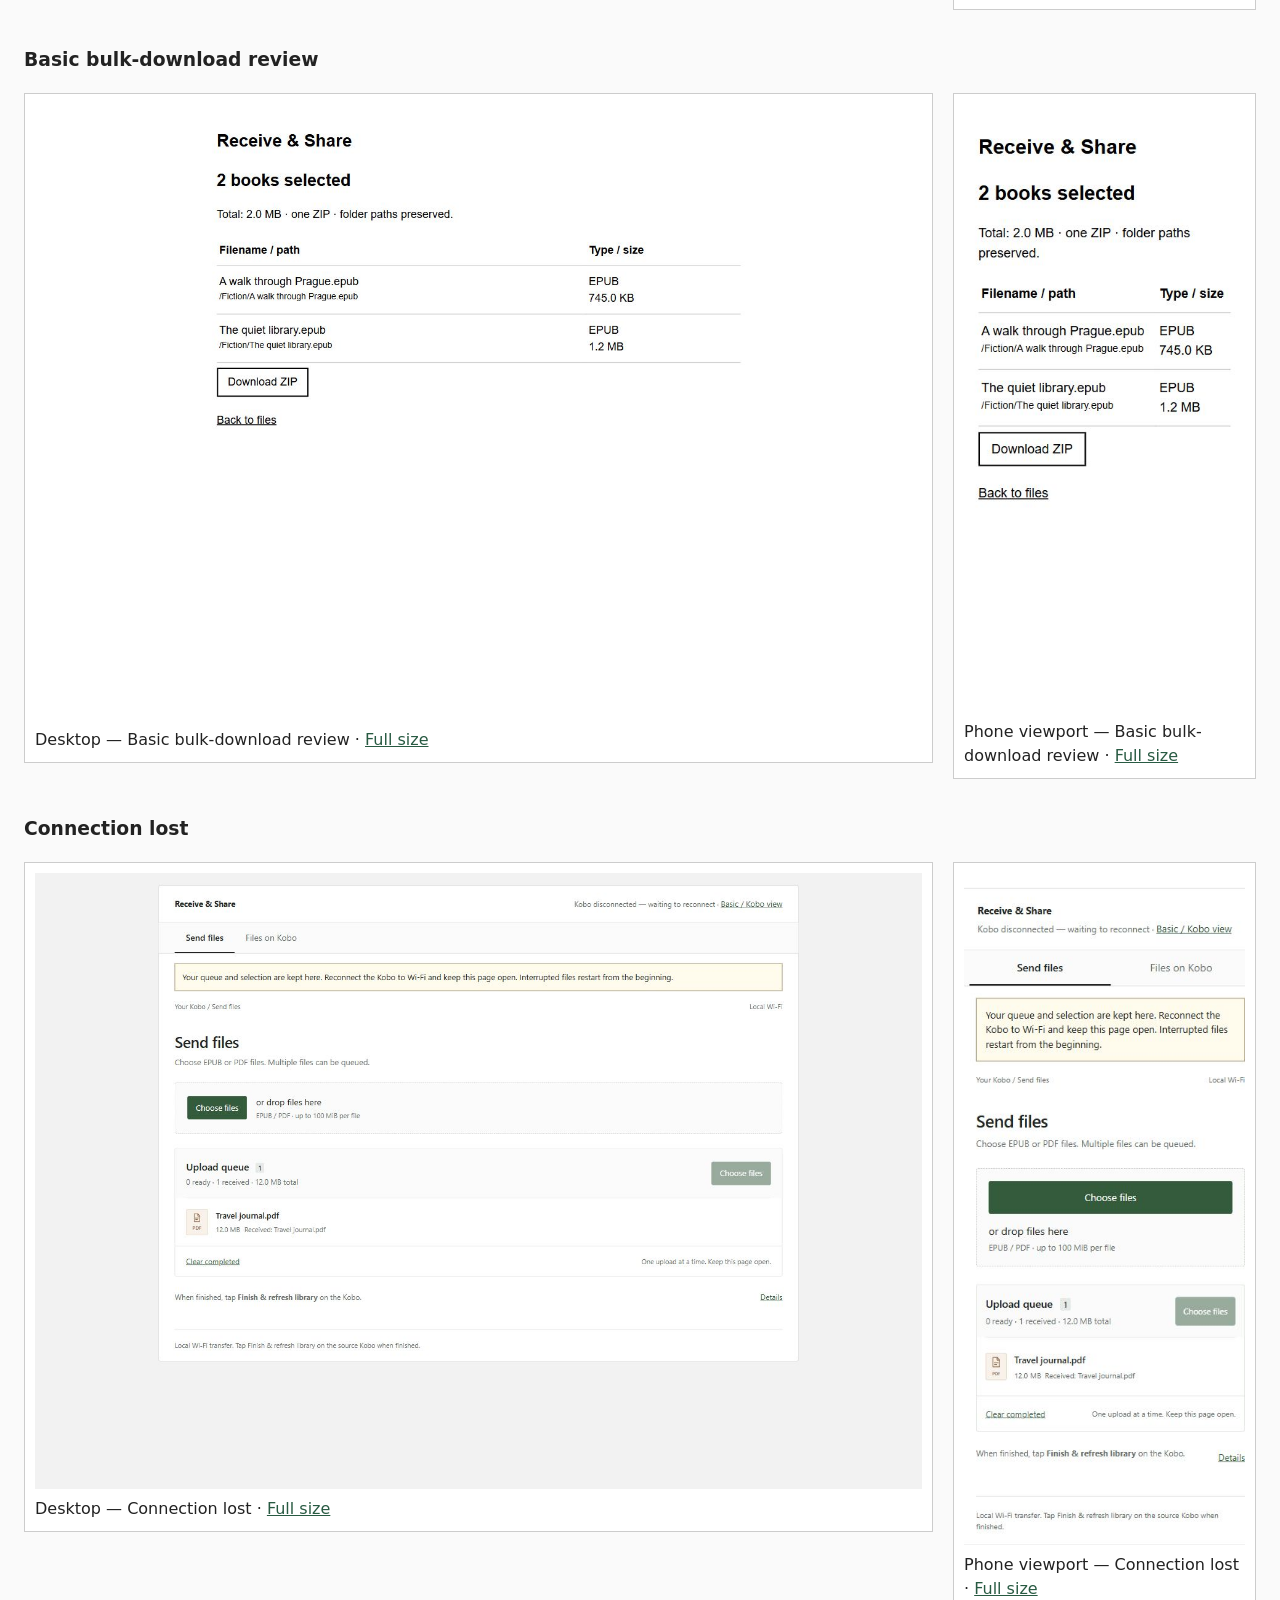
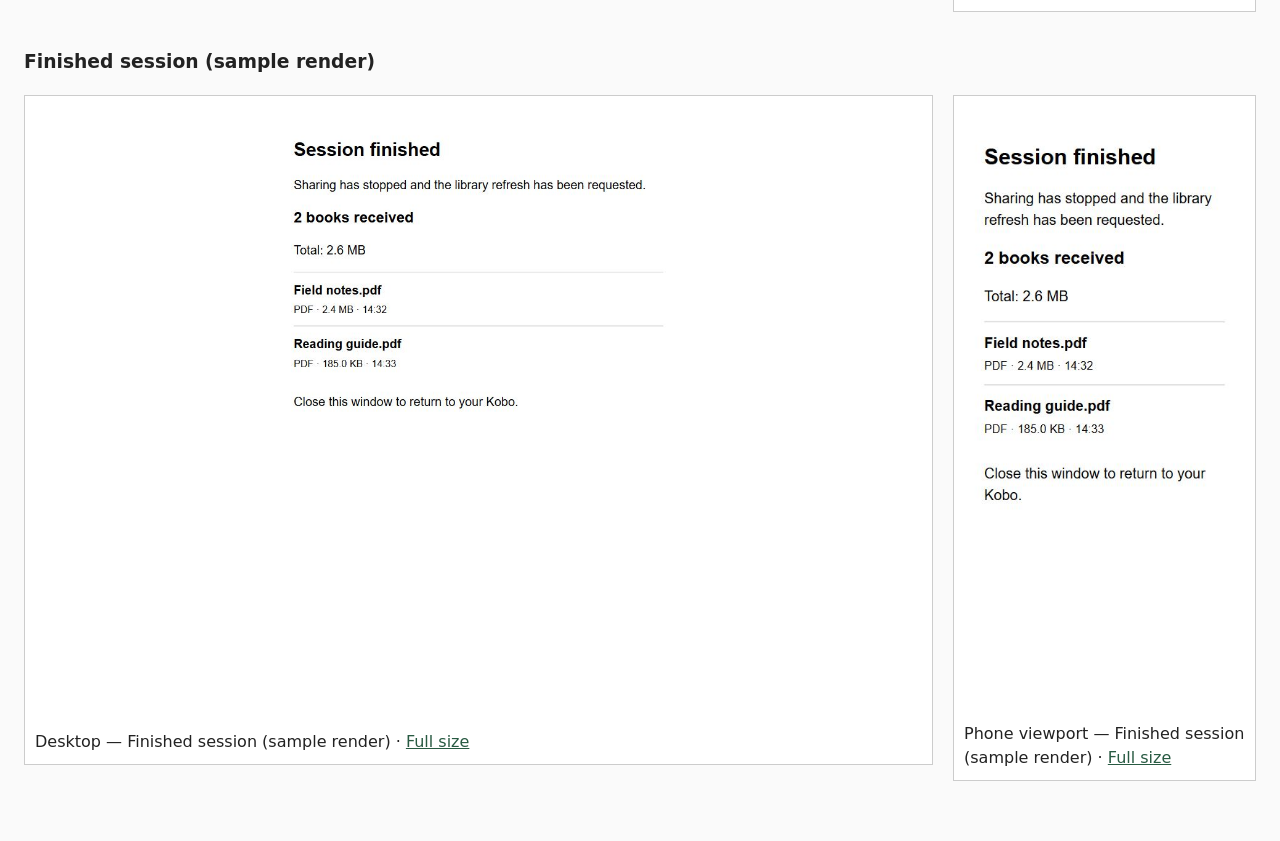
==== commit 1fa6b391: "Expand README screenshots and embed Markdown gallery" ====
--- a/docs/screenshots/index.html
+++ b/docs/screenshots/index.html
@@ -1 +1 @@
-<!doctype html><html lang="en"><meta charset="utf-8"><meta name="viewport" content="width=device-width,initial-scale=1"><title>Receive &amp; Share — screenshots</title><style>body{font:16px/1.5 system-ui,sans-serif;max-width:1300px;margin:auto;padding:24px;color:#222;background:#fafafa}h1{margin-top:0}nav{display:flex;gap:20px;flex-wrap:wrap}a{color:#285a42}.pair{display:grid;grid-template-columns:minmax(0,3fr) minmax(0,1fr);gap:20px;align-items:start}figure{margin:0;background:white;padding:10px;border:1px solid #ccc}img{display:block;width:100%;height:auto}figcaption{margin-top:8px}section{margin:36px 0}h2{border-top:1px solid #ccc;padding-top:18px}.device{display:grid;grid-template-columns:repeat(auto-fit,minmax(240px,1fr));gap:20px}.device img{max-height:650px;object-fit:contain;object-position:top}small{color:#555}@media(max-width:650px){.pair{grid-template-columns:1fr}.pair figure:nth-child(2){max-width:390px}}</style><h1>Receive &amp; Share</h1><p>Screenshot review · 29 October 2026. Click any image for its original size.</p><nav><a href="#kobo">Real Kobo screens</a><a href="#client">Desktop and mobile client</a></nav><p>Client images show the production application with disposable sample books, at 1440 × 1000 desktop and 390 × 844 phone viewports (full-page captures). Phone captures use a desktop browser at a narrow viewport; they are not Android/iOS device captures. Progress and disconnection were captured using a loopback-only network throttle.</p><p>The finished-session sample uses the actual production template with dummy receipts, without running a native library scan. Real Kobo images are framebuffer captures from the Libra 2. Its small temporary test PDF was removed after upload; the receipt remains in that session's history.</p><section id="kobo"><h2>Real Kobo Libra 2</h2><div class="device"><figure><a href="kobo-connection.png"><img loading="lazy" src="kobo-connection.png" alt="Connection screen"></a><figcaption>Connection screen · <a href="kobo-connection.png">Full size</a></figcaption></figure><figure><a href="kobo-connection-received.png"><img loading="lazy" src="kobo-connection-received.png" alt="Connection screen with test receipt"></a><figcaption>Connection screen with test receipt · <a href="kobo-connection-received.png">Full size</a></figcaption></figure><figure><a href="kobo-sharing.png"><img loading="lazy" src="kobo-sharing.png" alt="Books to share"></a><figcaption>Books to share · <a href="kobo-sharing.png">Full size</a></figcaption></figure><figure><a href="kobo-device-name.png"><img loading="lazy" src="kobo-device-name.png" alt="Device name"></a><figcaption>Device name · <a href="kobo-device-name.png">Full size</a></figcaption></figure><figure><a href="kobo-session-files.png"><img loading="lazy" src="kobo-session-files.png" alt="Received this session"></a><figcaption>Received this session · <a href="kobo-session-files.png">Full size</a></figcaption></figure></div></section><section id="client"><h2>Client screens</h2><section><h3>Pairing</h3><div class="pair"><figure><a href="desktop-pair.jpg"><img loading="lazy" src="desktop-pair.jpg" alt="Desktop — Pairing"></a><figcaption>Desktop — Pairing · <a href="desktop-pair.jpg">Full size</a></figcaption></figure><figure><a href="mobile-pair.jpg"><img loading="lazy" src="mobile-pair.jpg" alt="Phone viewport — Pairing"></a><figcaption>Phone viewport — Pairing · <a href="mobile-pair.jpg">Full size</a></figcaption></figure></div></section><section><h3>Upload queue</h3><div class="pair"><figure><a href="desktop-upload-queue.jpg"><img loading="lazy" src="desktop-upload-queue.jpg" alt="Desktop — Upload queue"></a><figcaption>Desktop — Upload queue · <a href="desktop-upload-queue.jpg">Full size</a></figcaption></figure><figure><a href="mobile-upload-queue.jpg"><img loading="lazy" src="mobile-upload-queue.jpg" alt="Phone viewport — Upload queue"></a><figcaption>Phone viewport — Upload queue · <a href="mobile-upload-queue.jpg">Full size</a></figcaption></figure></div></section><section><h3>Upload in progress</h3><div class="pair"><figure><a href="desktop-upload-progress.jpg"><img loading="lazy" src="desktop-upload-progress.jpg" alt="Desktop — Upload in progress"></a><figcaption>Desktop — Upload in progress · <a href="desktop-upload-progress.jpg">Full size</a></figcaption></figure><figure><a href="mobile-upload-progress.jpg"><img loading="lazy" src="mobile-upload-progress.jpg" alt="Phone viewport — Upload in progress"></a><figcaption>Phone viewport — Upload in progress · <a href="mobile-upload-progress.jpg">Full size</a></figcaption></figure></div></section><section><h3>Uploads received</h3><div class="pair"><figure><a href="desktop-upload-complete.jpg"><img loading="lazy" src="desktop-upload-complete.jpg" alt="Desktop — Uploads received"></a><figcaption>Desktop — Uploads received · <a href="desktop-upload-complete.jpg">Full size</a></figcaption></figure><figure><a href="mobile-upload-complete.jpg"><img loading="lazy" src="mobile-upload-complete.jpg" alt="Phone viewport — Uploads received"></a><figcaption>Phone viewport — Uploads received · <a href="mobile-upload-complete.jpg">Full size</a></figcaption></figure></div></section><section><h3>File browser</h3><div class="pair"><figure><a href="desktop-files.jpg"><img loading="lazy" src="desktop-files.jpg" alt="Desktop — File browser"></a><figcaption>Desktop — File browser · <a href="desktop-files.jpg">Full size</a></figcaption></figure><figure><a href="mobile-files.jpg"><img loading="lazy" src="mobile-files.jpg" alt="Phone viewport — File browser"></a><figcaption>Phone viewport — File browser · <a href="mobile-files.jpg">Full size</a></figcaption></figure></div></section><section><h3>Bulk-download selection</h3><div class="pair"><figure><a href="desktop-selected.jpg"><img loading="lazy" src="desktop-selected.jpg" alt="Desktop — Bulk-download selection"></a><figcaption>Desktop — Bulk-download selection · <a href="desktop-selected.jpg">Full size</a></figcaption></figure><figure><a href="mobile-selected.jpg"><img loading="lazy" src="mobile-selected.jpg" alt="Phone viewport — Bulk-download selection"></a><figcaption>Phone viewport — Bulk-download selection · <a href="mobile-selected.jpg">Full size</a></figcaption></figure></div></section><section><h3>File details</h3><div class="pair"><figure><a href="desktop-file-details.jpg"><img loading="lazy" src="desktop-file-details.jpg" alt="Desktop — File details"></a><figcaption>Desktop — File details · <a href="desktop-file-details.jpg">Full size</a></figcaption></figure><figure><a href="mobile-file-details.jpg"><img loading="lazy" src="mobile-file-details.jpg" alt="Phone viewport — File details"></a><figcaption>Phone viewport — File details · <a href="mobile-file-details.jpg">Full size</a></figcaption></figure></div></section><section><h3>Basic / Kobo client</h3><div class="pair"><figure><a href="desktop-basic.jpg"><img loading="lazy" src="desktop-basic.jpg" alt="Desktop — Basic / Kobo client"></a><figcaption>Desktop — Basic / Kobo client · <a href="desktop-basic.jpg">Full size</a></figcaption></figure><figure><a href="mobile-basic.jpg"><img loading="lazy" src="mobile-basic.jpg" alt="Phone viewport — Basic / Kobo client"></a><figcaption>Phone viewport — Basic / Kobo client · <a href="mobile-basic.jpg">Full size</a></figcaption></figure></div></section><section><h3>Basic bulk-download review</h3><div class="pair"><figure><a href="desktop-basic-review.jpg"><img loading="lazy" src="desktop-basic-review.jpg" alt="Desktop — Basic bulk-download review"></a><figcaption>Desktop — Basic bulk-download review · <a href="desktop-basic-review.jpg">Full size</a></figcaption></figure><figure><a href="mobile-basic-review.jpg"><img loading="lazy" src="mobile-basic-review.jpg" alt="Phone viewport — Basic bulk-download review"></a><figcaption>Phone viewport — Basic bulk-download review · <a href="mobile-basic-review.jpg">Full size</a></figcaption></figure></div></section><section><h3>Connection lost</h3><div class="pair"><figure><a href="desktop-connection-lost.jpg"><img loading="lazy" src="desktop-connection-lost.jpg" alt="Desktop — Connection lost"></a><figcaption>Desktop — Connection lost · <a href="desktop-connection-lost.jpg">Full size</a></figcaption></figure><figure><a href="mobile-connection-lost.jpg"><img loading="lazy" src="mobile-connection-lost.jpg" alt="Phone viewport — Connection lost"></a><figcaption>Phone viewport — Connection lost · <a href="mobile-connection-lost.jpg">Full size</a></figcaption></figure></div></section><section><h3>Finished session — sample render</h3><div class="pair"><figure><a href="desktop-finished-sample.jpg"><img loading="lazy" src="desktop-finished-sample.jpg" alt="Desktop — Finished session — sample render"></a><figcaption>Desktop — Finished session — sample render · <a href="desktop-finished-sample.jpg">Full size</a></figcaption></figure><figure><a href="mobile-finished-sample.jpg"><img loading="lazy" src="mobile-finished-sample.jpg" alt="Phone viewport — Finished session — sample render"></a><figcaption>Phone viewport — Finished session — sample render · <a href="mobile-finished-sample.jpg">Full size</a></figcaption></figure></div></section></section></html>+<!doctype html><html lang="en"><meta charset="utf-8"><meta name="viewport" content="width=device-width,initial-scale=1"><title>Receive &amp; Share — screenshots</title><style>body{font:16px/1.5 system-ui,sans-serif;max-width:1300px;margin:auto;padding:24px;color:#222;background:#fafafa}h1{margin-top:0}nav{display:flex;gap:20px;flex-wrap:wrap}a{color:#285a42}.pair{display:grid;grid-template-columns:minmax(0,3fr) minmax(0,1fr);gap:20px;align-items:start}figure{margin:0;background:white;padding:10px;border:1px solid #ccc}img{display:block;width:100%;height:auto}figcaption{margin-top:8px}section{margin:36px 0}h2{border-top:1px solid #ccc;padding-top:18px}.device{display:grid;grid-template-columns:repeat(auto-fit,minmax(240px,1fr));gap:20px}.device img{max-height:650px;object-fit:contain;object-position:top}small{color:#555}@media(max-width:650px){.pair{grid-template-columns:1fr}.pair figure:nth-child(2){max-width:390px}}</style><h1>Receive &amp; Share</h1><p>Screenshot review · 29 October 2026. Click any image for its original size.</p><nav><a href="#kobo">Real Kobo screens</a><a href="#client">Desktop and mobile client</a></nav><p>Client images show the production application with disposable sample books, at 1440 × 1000 desktop and 390 × 844 phone viewports (full-page captures). Phone captures use a desktop browser at a narrow viewport; they are not Android/iOS device captures. Progress and disconnection were captured using a loopback-only network throttle.</p><p>The finished-session sample uses the actual production template with dummy receipts, without running a native library scan. Real Kobo images are framebuffer captures from the Libra 2. Its small temporary test PDF was removed after upload; the receipt remains in that session's history.</p><section id="kobo"><h2>Real Kobo Libra 2</h2><div class="device"><figure><a href="kobo-connection.png"><img loading="lazy" src="kobo-connection.png" alt="Connection screen"></a><figcaption>Connection screen · <a href="kobo-connection.png">Full size</a></figcaption></figure><figure><a href="kobo-connection-received.png"><img loading="lazy" src="kobo-connection-received.png" alt="Connection screen with test receipt"></a><figcaption>Connection screen with test receipt · <a href="kobo-connection-received.png">Full size</a></figcaption></figure><figure><a href="kobo-sharing.png"><img loading="lazy" src="kobo-sharing.png" alt="Books to share"></a><figcaption>Books to share · <a href="kobo-sharing.png">Full size</a></figcaption></figure><figure><a href="kobo-device-name.png"><img loading="lazy" src="kobo-device-name.png" alt="Device name"></a><figcaption>Device name · <a href="kobo-device-name.png">Full size</a></figcaption></figure><figure><a href="kobo-session-files.png"><img loading="lazy" src="kobo-session-files.png" alt="Received this session"></a><figcaption>Received this session · <a href="kobo-session-files.png">Full size</a></figcaption></figure></div></section><section id="client"><h2>Client screens</h2><section><h3>Pairing</h3><div class="pair"><figure><a href="desktop-pair.jpg"><img loading="lazy" src="desktop-pair.jpg" alt="Desktop — Pairing"></a><figcaption>Desktop — Pairing · <a href="desktop-pair.jpg">Full size</a></figcaption></figure><figure><a href="mobile-pair.jpg"><img loading="lazy" src="mobile-pair.jpg" alt="Phone viewport — Pairing"></a><figcaption>Phone viewport — Pairing · <a href="mobile-pair.jpg">Full size</a></figcaption></figure></div></section><section><h3>Upload queue</h3><div class="pair"><figure><a href="desktop-upload-queue.jpg"><img loading="lazy" src="desktop-upload-queue.jpg" alt="Desktop — Upload queue"></a><figcaption>Desktop — Upload queue · <a href="desktop-upload-queue.jpg">Full size</a></figcaption></figure><figure><a href="mobile-upload-queue.jpg"><img loading="lazy" src="mobile-upload-queue.jpg" alt="Phone viewport — Upload queue"></a><figcaption>Phone viewport — Upload queue · <a href="mobile-upload-queue.jpg">Full size</a></figcaption></figure></div></section><section><h3>Upload in progress</h3><div class="pair"><figure><a href="desktop-upload-progress.jpg"><img loading="lazy" src="desktop-upload-progress.jpg" alt="Desktop — Upload in progress"></a><figcaption>Desktop — Upload in progress · <a href="desktop-upload-progress.jpg">Full size</a></figcaption></figure><figure><a href="mobile-upload-progress.jpg"><img loading="lazy" src="mobile-upload-progress.jpg" alt="Phone viewport — Upload in progress"></a><figcaption>Phone viewport — Upload in progress · <a href="mobile-upload-progress.jpg">Full size</a></figcaption></figure></div></section><section><h3>Uploads received</h3><div class="pair"><figure><a href="desktop-upload-complete.jpg"><img loading="lazy" src="desktop-upload-complete.jpg" alt="Desktop — Uploads received"></a><figcaption>Desktop — Uploads received · <a href="desktop-upload-complete.jpg">Full size</a></figcaption></figure><figure><a href="mobile-upload-complete.jpg"><img loading="lazy" src="mobile-upload-complete.jpg" alt="Phone viewport — Uploads received"></a><figcaption>Phone viewport — Uploads received · <a href="mobile-upload-complete.jpg">Full size</a></figcaption></figure></div></section><section><h3>File browser</h3><div class="pair"><figure><a href="desktop-files.jpg"><img loading="lazy" src="desktop-files.jpg" alt="Desktop — File browser"></a><figcaption>Desktop — File browser · <a href="desktop-files.jpg">Full size</a></figcaption></figure><figure><a href="mobile-files.jpg"><img loading="lazy" src="mobile-files.jpg" alt="Phone viewport — File browser"></a><figcaption>Phone viewport — File browser · <a href="mobile-files.jpg">Full size</a></figcaption></figure></div></section><section><h3>Bulk-download selection</h3><div class="pair"><figure><a href="desktop-selected.jpg"><img loading="lazy" src="desktop-selected.jpg" alt="Desktop — Bulk-download selection"></a><figcaption>Desktop — Bulk-download selection · <a href="desktop-selected.jpg">Full size</a></figcaption></figure><figure><a href="mobile-selected.jpg"><img loading="lazy" src="mobile-selected.jpg" alt="Phone viewport — Bulk-download selection"></a><figcaption>Phone viewport — Bulk-download selection · <a href="mobile-selected.jpg">Full size</a></figcaption></figure></div></section><section><h3>File details</h3><div class="pair"><figure><a href="desktop-file-details.jpg"><img loading="lazy" src="desktop-file-details.jpg" alt="Desktop — File details"></a><figcaption>Desktop — File details · <a href="desktop-file-details.jpg">Full size</a></figcaption></figure><figure><a href="mobile-file-details.jpg"><img loading="lazy" src="mobile-file-details.jpg" alt="Phone viewport — File details"></a><figcaption>Phone viewport — File details · <a href="mobile-file-details.jpg">Full size</a></figcaption></figure></div></section><section><h3>Basic / Kobo client</h3><div class="pair"><figure><a href="desktop-basic.jpg"><img loading="lazy" src="desktop-basic.jpg" alt="Desktop — Basic / Kobo client"></a><figcaption>Desktop — Basic / Kobo client · <a href="desktop-basic.jpg">Full size</a></figcaption></figure><figure><a href="mobile-basic.jpg"><img loading="lazy" src="mobile-basic.jpg" alt="Phone viewport — Basic / Kobo client"></a><figcaption>Phone viewport — Basic / Kobo client · <a href="mobile-basic.jpg">Full size</a></figcaption></figure></div></section><section><h3>Basic bulk-download review</h3><div class="pair"><figure><a href="desktop-basic-review.jpg"><img loading="lazy" src="desktop-basic-review.jpg" alt="Desktop — Basic bulk-download review"></a><figcaption>Desktop — Basic bulk-download review · <a href="desktop-basic-review.jpg">Full size</a></figcaption></figure><figure><a href="mobile-basic-review.jpg"><img loading="lazy" src="mobile-basic-review.jpg" alt="Phone viewport — Basic bulk-download review"></a><figcaption>Phone viewport — Basic bulk-download review · <a href="mobile-basic-review.jpg">Full size</a></figcaption></figure></div></section><section><h3>Connection lost</h3><div class="pair"><figure><a href="desktop-connection-lost.jpg"><img loading="lazy" src="desktop-connection-lost.jpg" alt="Desktop — Connection lost"></a><figcaption>Desktop — Connection lost · <a href="desktop-connection-lost.jpg">Full size</a></figcaption></figure><figure><a href="mobile-connection-lost.jpg"><img loading="lazy" src="mobile-connection-lost.jpg" alt="Phone viewport — Connection lost"></a><figcaption>Phone viewport — Connection lost · <a href="mobile-connection-lost.jpg">Full size</a></figcaption></figure></div></section><section><h3>Finished session (sample render)</h3><div class="pair"><figure><a href="desktop-finished-sample.jpg"><img loading="lazy" src="desktop-finished-sample.jpg" alt="Desktop — Finished session (sample render)"></a><figcaption>Desktop — Finished session (sample render) · <a href="desktop-finished-sample.jpg">Full size</a></figcaption></figure><figure><a href="mobile-finished-sample.jpg"><img loading="lazy" src="mobile-finished-sample.jpg" alt="Phone viewport — Finished session (sample render)"></a><figcaption>Phone viewport — Finished session (sample render) · <a href="mobile-finished-sample.jpg">Full size</a></figcaption></figure></div></section></section></html>
